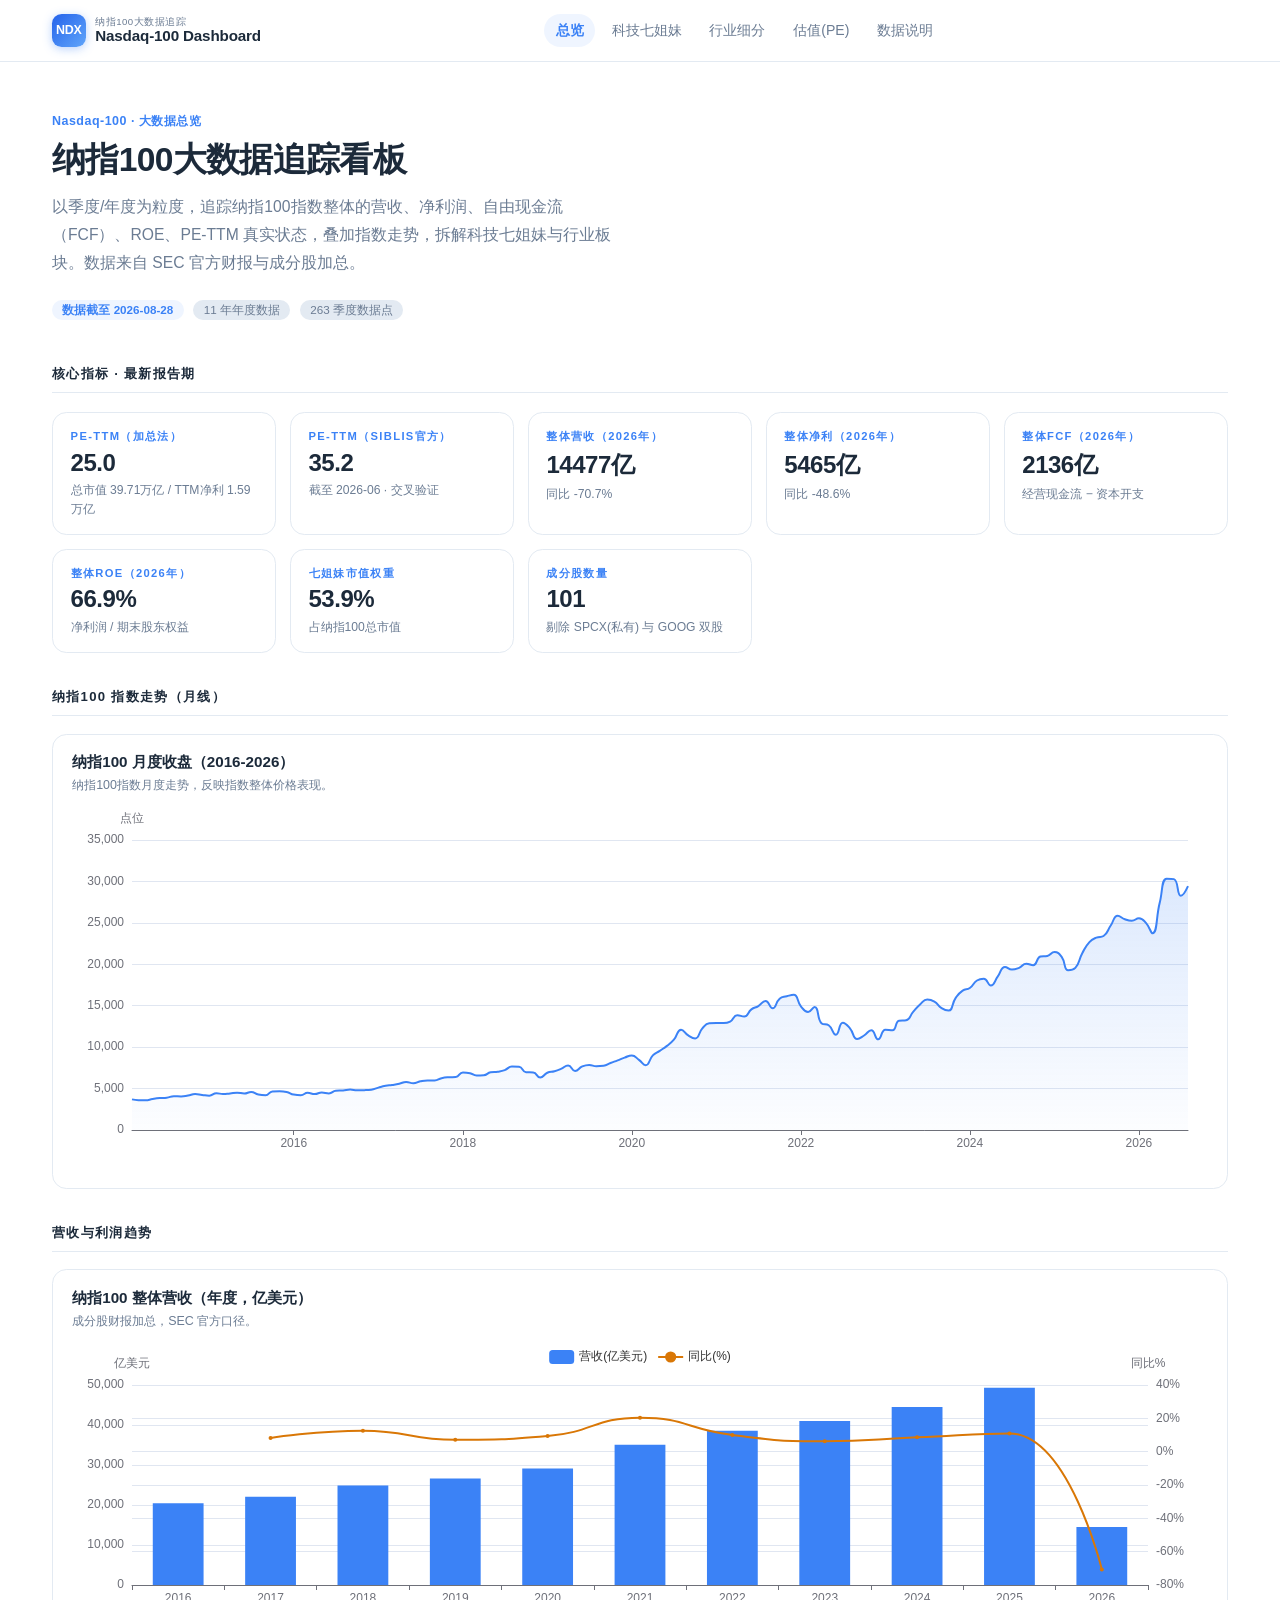
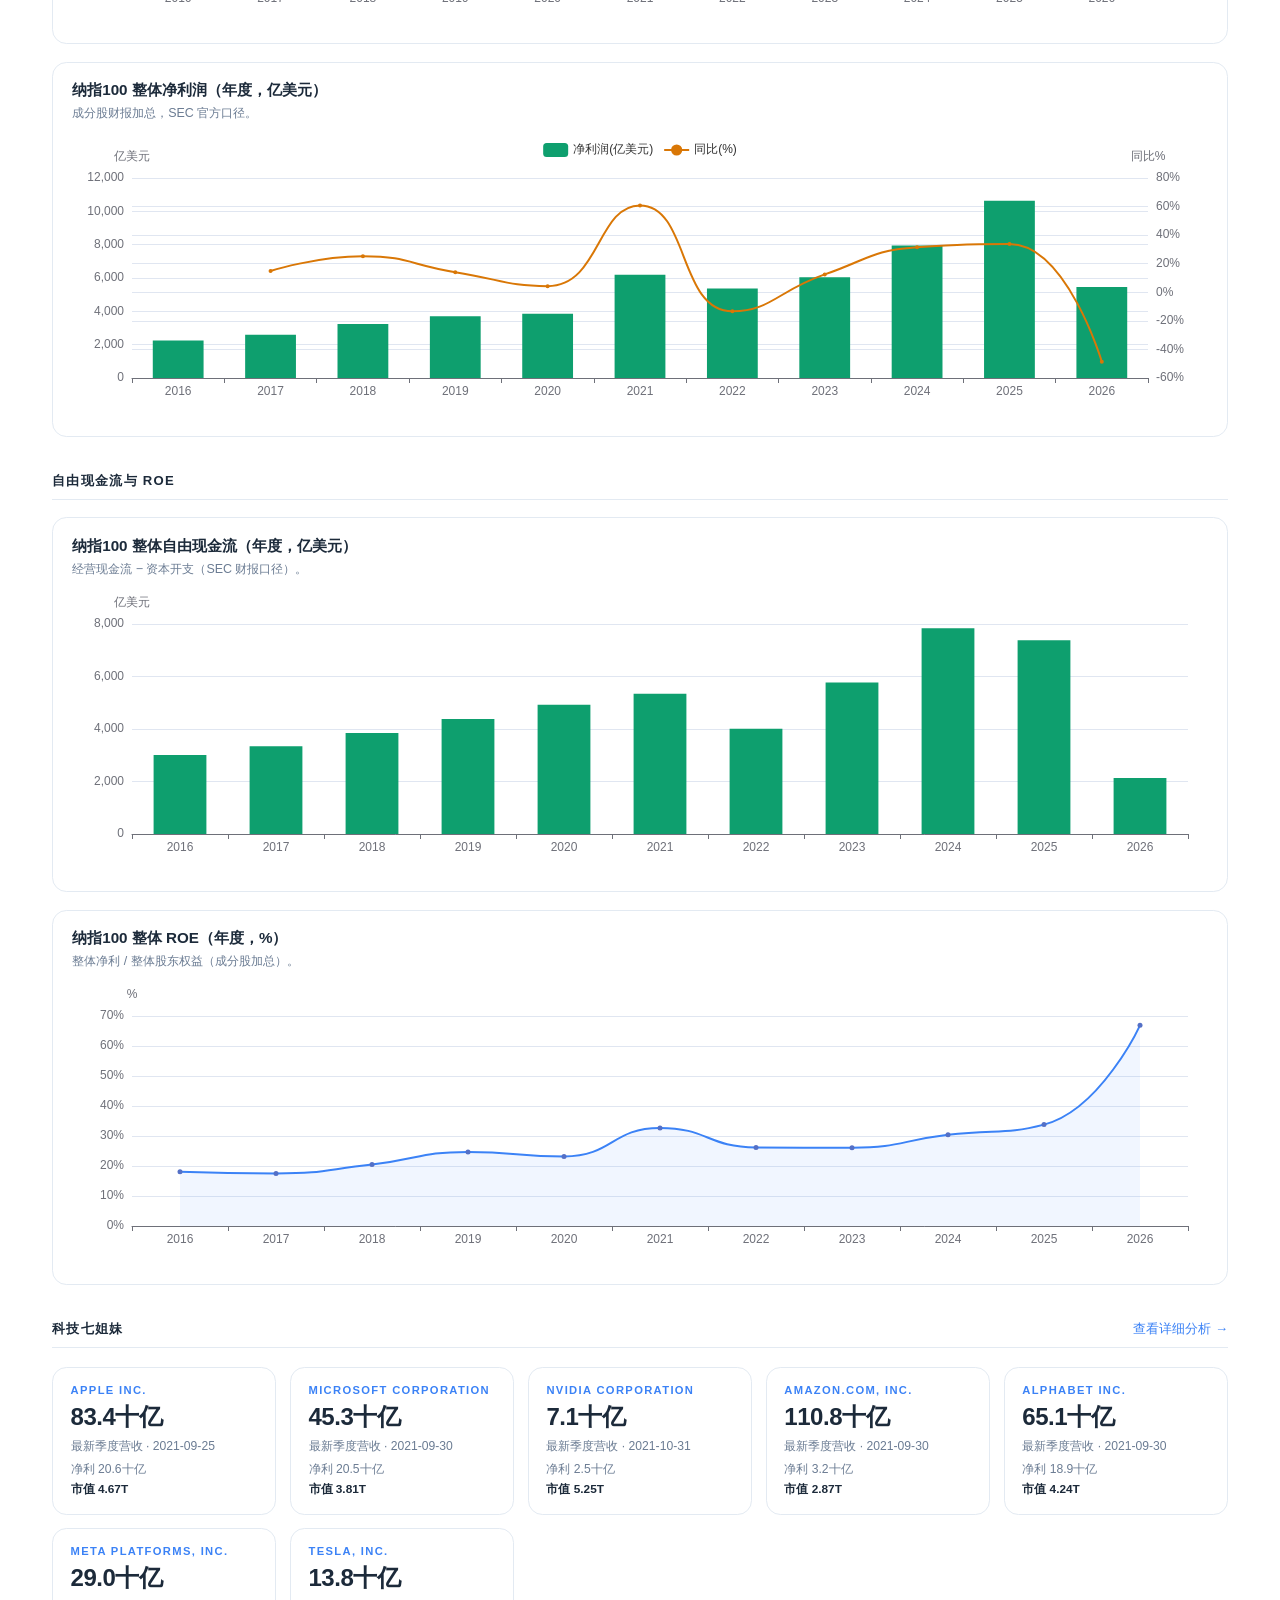
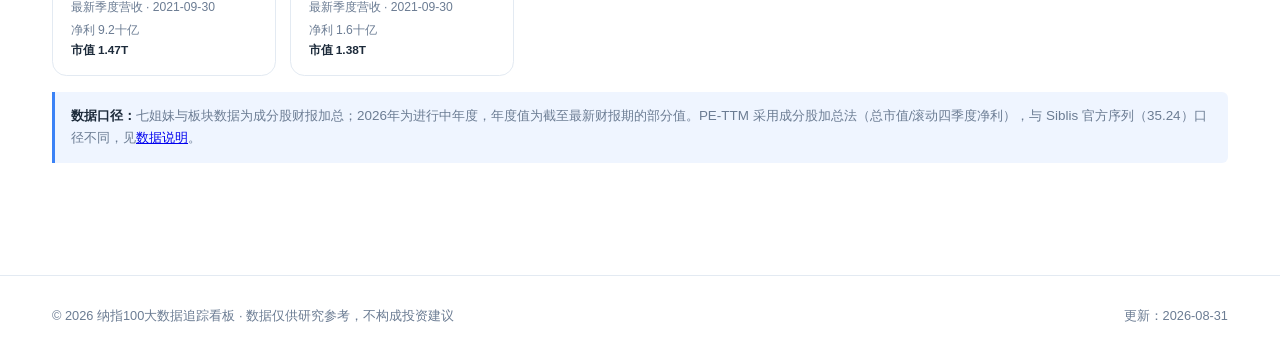
==== index.html @ f413b3a4 "feat: 纳指100大数据追踪看板 v1.0.0 - 5页面：总览/科技七姐妹/行业细分/估值(PE)/数据说明 - 数据：SEC EDGAR 10年年度+stockanalysis 5年季度，10" ====
<!DOCTYPE html>
<html lang="zh-CN">
<head>
  <meta charset="UTF-8">
  <meta name="viewport" content="width=device-width, initial-scale=1.0">
  <link rel="icon" href="data:image/svg+xml,<svg xmlns=%22http://www.w3.org/2000/svg%22 viewBox=%220 0 100 100%22><rect width=%22100%22 height=%22100%22 rx=%2220%22 fill=%22%233b82f6%22/><text x=%2250%22 y=%2268%22 font-size=%2240%22 font-weight=%22bold%22 fill=%22white%22 text-anchor=%22middle%22 font-family=%22Arial%22>NDX</text></svg>">
  <title>纳指100大数据追踪看板 · 总览</title>
  <meta name="description" content="纳指100大数据追踪看板：营收、利润、自由现金流、ROE、PE-TTM 全景，科技七姐妹与行业板块对比，数据来自 SEC 官方财报与成分股加总。">
  <link rel="stylesheet" href="css/style.css">
  <script src="js/data.js"></script>
  <script src="js/echarts.min.js"></script>
  <script src="js/site.js"></script>
</head>
<body>
<main>
  <div class="container">
    <section class="hero">
      <div class="breadcrumb">Nasdaq-100 · 大数据总览</div>
      <h1>纳指100大数据追踪看板</h1>
      <p class="subtitle">以季度/年度为粒度，追踪纳指100指数整体的营收、净利润、自由现金流（FCF）、ROE、PE-TTM 真实状态，叠加指数走势，拆解科技七姐妹与行业板块。数据来自 SEC 官方财报与成分股加总。</p>
      <div class="hero-stats" id="heroStats"></div>
    </section>

    <!-- 核心指标卡片 -->
    <section class="section" id="key-metrics">
      <div class="section-header"><h2>核心指标 · 最新报告期</h2></div>
      <div class="card-grid" id="metricCards"></div>
    </section>

    <!-- 指数走势 -->
    <section class="section" id="index-chart">
      <div class="section-header"><h2>纳指100 指数走势（月线）</h2></div>
      <div class="chart-card">
        <h3>纳指100 月度收盘（2016-2026）</h3>
        <div class="chart-desc" id="indexDesc">纳指100指数月度走势，反映指数整体价格表现。</div>
        <div class="chart-box" id="indexChart"></div>
      </div>
    </section>

    <!-- 营收趋势 -->
    <section class="section" id="revenue-chart">
      <div class="section-header"><h2>营收与利润趋势</h2></div>
      <div class="chart-card">
        <h3>纳指100 整体营收（年度，亿美元）</h3>
        <div class="chart-desc">成分股财报加总，SEC 官方口径。</div>
        <div class="chart-box sm" id="revChart"></div>
      </div>
      <div class="chart-card">
        <h3>纳指100 整体净利润（年度，亿美元）</h3>
        <div class="chart-desc">成分股财报加总，SEC 官方口径。</div>
        <div class="chart-box sm" id="niChart"></div>
      </div>
    </section>

    <!-- FCF / ROE -->
    <section class="section" id="fcf-roe">
      <div class="section-header"><h2>自由现金流与 ROE</h2></div>
      <div class="chart-card">
        <h3>纳指100 整体自由现金流（年度，亿美元）</h3>
        <div class="chart-desc">经营现金流 − 资本开支（SEC 财报口径）。</div>
        <div class="chart-box sm" id="fcfChart"></div>
      </div>
      <div class="chart-card">
        <h3>纳指100 整体 ROE（年度，%）</h3>
        <div class="chart-desc">整体净利 / 整体股东权益（成分股加总）。</div>
        <div class="chart-box sm" id="roeChart"></div>
      </div>
    </section>

    <!-- 七姐妹概览 -->
    <section class="section" id="mag7-section">
      <div class="section-header">
        <h2>科技七姐妹</h2>
        <a class="more" href="pages/mag7.html">查看详细分析 →</a>
      </div>
      <div class="card-grid" id="mag7Cards"></div>
    </section>

    <div class="note">
      <strong>数据口径：</strong>七姐妹与板块数据为成分股财报加总；2026年为进行中年度，年度值为截至最新财报期的部分值。PE-TTM 采用成分股加总法（总市值/滚动四季度净利），与 Siblis 官方序列（35.24）口径不同，见<a href="pages/methodology.html">数据说明</a>。
    </div>
  </div>
</main>
<script>
  Dash.init('index');
  var D = window.NDX_DATA;
  var meta = D.meta;
  var annual = D.annual;

  // ===== Hero 统计 =====
  var lastYear = annual[annual.length - 1];
  var lastYear2 = annual[annual.length - 2];
  document.getElementById('heroStats').innerHTML =
    '<span class="badge badge-accent">数据截至 ' + meta.asOf + '</span> ' +
    '<span class="badge">' + annual.length + ' 年年度数据</span> ' +
    '<span class="badge">' + (D.quarterly.length) + ' 季度数据点</span>';

  // ===== 核心指标卡片 =====
  var peInfo = D.pe;
  var siblisLatest = D.siblis_pe[D.siblis_pe.length - 1];
  var revLast = annual[annual.length - 1];
  var revPrev = annual[annual.length - 2];
  var niLast = annual[annual.length - 1];
  var niPrev = annual[annual.length - 2];

  var metricCards = [
    { label: 'PE-TTM（加总法）', value: peInfo.pe ? peInfo.pe.toFixed(1) : '—', sub: '总市值 ' + Dash.fmtB(peInfo.totalMcap) + ' / TTM净利 ' + Dash.fmtB(peInfo.ttmNi) },
    { label: 'PE-TTM（Siblis官方）', value: siblisLatest ? siblisLatest[1].toFixed(1) : '—', sub: siblisLatest ? '截至 ' + siblisLatest[0].slice(0,7) + ' · 交叉验证' : '' },
    { label: '整体营收（' + revLast.year + '年）', value: revLast ? (revLast.revenue / 1e8).toFixed(0) + '亿' : '—', sub: revLast && revPrev ? ('同比 ' + Dash.fmtPct((revLast.revenue / revPrev.revenue - 1) * 100)) : '' },
    { label: '整体净利（' + niLast.year + '年）', value: niLast ? (niLast.netincome / 1e8).toFixed(0) + '亿' : '—', sub: niLast && niPrev ? ('同比 ' + Dash.fmtPct((niLast.netincome / niPrev.netincome - 1) * 100)) : '' },
    { label: '整体FCF（' + (annual[annual.length-1].year) + '年）', value: annual[annual.length-1].fcf ? (annual[annual.length-1].fcf / 1e8).toFixed(0) + '亿' : '—', sub: '经营现金流 − 资本开支' },
    { label: '整体ROE（' + (annual[annual.length-1].year) + '年）', value: annual[annual.length-1].roe ? annual[annual.length-1].roe.toFixed(1) + '%' : '—', sub: '净利润 / 期末股东权益' },
    { label: '七姐妹市值权重', value: D.mag7.weight ? D.mag7.weight.toFixed(1) + '%' : '—', sub: '占纳指100总市值' },
    { label: '成分股数量', value: '101', sub: '剔除 SPCX(私有) 与 GOOG 双股' }
  ];
  document.getElementById('metricCards').innerHTML = metricCards.map(function (c) {
    return '<div class="card card-hover">' +
      '<div class="card-label">' + Dash.esc(c.label) + '</div>' +
      '<div class="card-value">' + Dash.esc(c.value) + '</div>' +
      '<div class="card-sub">' + Dash.esc(c.sub) + '</div>' +
    '</div>';
  }).join('');

  // ===== 指数走势 =====
  var indexChart = echarts.init(document.getElementById('indexChart'));
  var idxData = D.index;
  indexChart.setOption({
    tooltip: { trigger: 'axis' },
    grid: { left: 60, right: 20, top: 30, bottom: 40 },
    xAxis: { type: 'time' },
    yAxis: { type: 'value', name: '点位', scale: true },
    series: [{
      name: '纳指100', type: 'line', data: idxData,
      smooth: true, symbol: 'none',
      lineStyle: { color: '#3b82f6', width: 2 },
      areaStyle: { color: { type: 'linear', x: 0, y: 0, x2: 0, y2: 1, colorStops: [{ offset: 0, color: 'rgba(59,130,246,0.25)' }, { offset: 1, color: 'rgba(59,130,246,0.02)' }] } }
    }]
  });

  // ===== 营收柱状图（含同比） =====
  var revChart = echarts.init(document.getElementById('revChart'));
  var revData = annual;
  var revX = revData.map(function (p) { return p.year; });
  var revVals = revData.map(function (p) { return Math.round(p.revenue / 1e8); }); // 亿美元
  var revYoy = revData.map(function (p, i) {
    if (i === 0) return null;
    return Math.round((p.revenue / revData[i-1].revenue - 1) * 1000) / 10;
  });
  revChart.setOption({
    tooltip: { trigger: 'axis', axisPointer: { type: 'cross' } },
    legend: { data: ['营收(亿美元)', '同比(%)'], top: 0 },
    grid: { left: 60, right: 60, top: 40, bottom: 40 },
    xAxis: { type: 'category', data: revX },
    yAxis: [
      { type: 'value', name: '亿美元', position: 'left' },
      { type: 'value', name: '同比%', position: 'right', axisLabel: { formatter: '{value}%' } }
    ],
    series: [
      { name: '营收(亿美元)', type: 'bar', data: revVals, itemStyle: { color: '#3b82f6' }, barWidth: '55%' },
      { name: '同比(%)', type: 'line', yAxisIndex: 1, data: revYoy, smooth: true, symbol: 'circle', symbolSize: 4,
        lineStyle: { color: '#d97706', width: 2 }, itemStyle: { color: '#d97706' }, connectNulls: true }
    ]
  });

  // ===== 净利润柱状图 =====
  var niChart = echarts.init(document.getElementById('niChart'));
  var niVals = revData.map(function (p) { return Math.round(p.netincome / 1e8); });
  var niYoy = revData.map(function (p, i) {
    if (i === 0) return null;
    return Math.round((p.netincome / revData[i-1].netincome - 1) * 1000) / 10;
  });
  niChart.setOption({
    tooltip: { trigger: 'axis', axisPointer: { type: 'cross' } },
    legend: { data: ['净利润(亿美元)', '同比(%)'], top: 0 },
    grid: { left: 60, right: 60, top: 40, bottom: 40 },
    xAxis: { type: 'category', data: revX },
    yAxis: [
      { type: 'value', name: '亿美元', position: 'left' },
      { type: 'value', name: '同比%', position: 'right', axisLabel: { formatter: '{value}%' } }
    ],
    series: [
      { name: '净利润(亿美元)', type: 'bar', data: niVals, itemStyle: { color: '#0e9f6e' }, barWidth: '55%' },
      { name: '同比(%)', type: 'line', yAxisIndex: 1, data: niYoy, smooth: true, symbol: 'circle', symbolSize: 4,
        lineStyle: { color: '#d97706', width: 2 }, itemStyle: { color: '#d97706' }, connectNulls: true }
    ]
  });

  // ===== FCF 图 =====
  var fcfChart = echarts.init(document.getElementById('fcfChart'));
  var fcfVals = revData.map(function (p) { return p.fcf == null ? null : Math.round(p.fcf / 1e8); });
  fcfChart.setOption({
    tooltip: { trigger: 'axis' },
    grid: { left: 60, right: 20, top: 30, bottom: 40 },
    xAxis: { type: 'category', data: revX },
    yAxis: { type: 'value', name: '亿美元' },
    series: [{
      name: '自由现金流', type: 'bar', data: fcfVals,
      itemStyle: { color: '#0e9f6e' }, barWidth: '55%'
    }]
  });

  // ===== ROE 图 =====
  var roeChart = echarts.init(document.getElementById('roeChart'));
  var roeVals = revData.map(function (p) { return p.roe == null ? null : Math.round(p.roe * 10) / 10; });
  roeChart.setOption({
    tooltip: { trigger: 'axis' },
    grid: { left: 60, right: 20, top: 30, bottom: 40 },
    xAxis: { type: 'category', data: revX },
    yAxis: { type: 'value', name: '%', axisLabel: { formatter: '{value}%' } },
    series: [{
      name: 'ROE', type: 'line', data: roeVals,
      smooth: true, symbol: 'circle', symbolSize: 5,
      lineStyle: { color: '#3b82f6', width: 2 },
      areaStyle: { color: 'rgba(59,130,246,0.1)' }
    }]
  });

  // ===== 七姐妹卡片 =====
  var mag7Cards = ['AAPL', 'MSFT', 'NVDA', 'AMZN', 'GOOGL', 'META', 'TSLA'].map(function (t) {
    var info = D.mag7.meta[t];
    var series = D.mag7.series[t];
    var lastQ = series.quarterly_revenue[series.quarterly_revenue.length - 1];
    var lastN = series.quarterly_netincome[series.quarterly_netincome.length - 1];
    var mc = D.mag7.marketcap[t] || {};
    return '<div class="card card-hover">' +
      '<div class="card-label">' + Dash.esc(info.name) + '</div>' +
      '<div class="card-value">' + Dash.fmtB(lastQ[1]) + '</div>' +
      '<div class="card-sub">最新季度营收 · ' + Dash.esc(lastQ[0]) + '</div>' +
      '<div class="card-sub">净利 ' + Dash.fmtB(lastN[1]) + '</div>' +
      (mc.value ? '<div class="card-delta">市值 ' + Dash.esc(mc.note) + '</div>' : '') +
    '</div>';
  }).join('');
  document.getElementById('mag7Cards').innerHTML = mag7Cards;
</script>
</body>
</html>
---- css/style.css ----
/* ============================================================
 * 标普500景气度看板 · 样式（白底 + 淡蓝主色，简约高级）
 * ============================================================ */
:root {
  --background: #ffffff;
  --foreground: #1c2a3a;
  --muted: #6b7c93;
  --border: #e3eaf2;
  --accent: #3b82f6;
  --accent-soft: #dbeafe;
  --accent-bg: rgba(59, 130, 246, 0.08);
  --card-bg: #ffffff;
  --hover-bg: #f4f8fd;
  --shadow: 0 1px 3px rgba(28, 42, 58, 0.06), 0 1px 2px rgba(28, 42, 58, 0.04);
  --shadow-lg: 0 12px 32px rgba(28, 42, 58, 0.10);
  --up: #0e9f6e;
  --down: #e02424;
}

* { margin: 0; padding: 0; box-sizing: border-box; }

html { scroll-behavior: smooth; }

body {
  font-family: Inter, -apple-system, BlinkMacSystemFont, "PingFang SC",
    "Hiragino Sans GB", "Microsoft YaHei", "Helvetica Neue", Helvetica, Arial, sans-serif;
  -webkit-font-smoothing: antialiased;
  background: var(--background);
  color: var(--foreground);
  min-height: 100vh;
  display: flex;
  flex-direction: column;
}

/* ===== 顶部导航 ===== */
header {
  position: sticky;
  top: 0;
  z-index: 50;
  border-bottom: 1px solid var(--border);
  background: rgba(255, 255, 255, 0.82);
  backdrop-filter: blur(12px);
  -webkit-backdrop-filter: blur(12px);
}

.nav-inner {
  max-width: 76rem;
  margin: 0 auto;
  padding: 0.85rem 1.25rem;
  display: flex;
  align-items: center;
  justify-content: space-between;
  gap: 1rem;
}

.logo {
  display: flex;
  align-items: center;
  gap: 0.6rem;
  text-decoration: none;
  color: var(--foreground);
  font-weight: 700;
  font-size: 1.02rem;
  letter-spacing: -0.01em;
  white-space: nowrap;
}

.logo-badge {
  width: 2.1rem;
  height: 2.1rem;
  border-radius: 0.6rem;
  background: linear-gradient(135deg, #2563eb, #60a5fa);
  color: #fff;
  display: flex;
  align-items: center;
  justify-content: center;
  font-size: 0.78rem;
  font-weight: 800;
  flex-shrink: 0;
  box-shadow: 0 2px 10px rgba(59, 130, 246, 0.35);
}

.logo-text { display: flex; flex-direction: column; line-height: 1.15; }
.logo-line1 { font-size: 0.6rem; font-weight: 500; color: var(--muted); letter-spacing: 0.05em; }
.logo-line2 { font-size: 0.95rem; font-weight: 800; letter-spacing: -0.01em; }

nav.desktop {
  display: flex;
  align-items: center;
  gap: 0.3rem;
  overflow-x: auto;
  scrollbar-width: none;
}
nav.desktop::-webkit-scrollbar { display: none; }

.nav-link {
  color: var(--muted);
  text-decoration: none;
  font-size: 0.88rem;
  font-weight: 500;
  padding: 0.42rem 0.72rem;
  border-radius: 9999px;
  transition: color 0.2s ease, background 0.2s ease;
  white-space: nowrap;
}
.nav-link:hover { color: var(--foreground); background: var(--hover-bg); }
.nav-link.active { color: var(--accent); background: var(--accent-bg); font-weight: 600; }

.nav-actions { display: flex; align-items: center; gap: 0.4rem; flex-shrink: 0; }

.mobile-menu-btn {
  display: none;
  background: none;
  border: none;
  cursor: pointer;
  color: var(--foreground);
  padding: 0.4rem;
  border-radius: 0.375rem;
}
.mobile-nav {
  display: none;
  padding: 0.5rem 1.25rem 1rem;
  border-top: 1px solid var(--border);
  flex-direction: column;
  gap: 0.15rem;
}
.mobile-nav.open { display: flex; }
.mobile-nav .nav-link { padding: 0.6rem 0.75rem; font-size: 0.95rem; border-radius: 0.5rem; }

/* ===== 主容器 ===== */
main { flex: 1; }
.container { max-width: 76rem; margin: 0 auto; padding: 2rem 1.25rem 3rem; }

/* ===== Hero ===== */
.hero { padding: 1.2rem 0 0.6rem; }
.breadcrumb { font-size: 0.78rem; color: var(--accent); font-weight: 600; letter-spacing: 0.04em; margin-bottom: 0.7rem; }
.hero h1 { font-size: 2.1rem; font-weight: 800; letter-spacing: -0.02em; line-height: 1.15; }
.hero .subtitle { margin-top: 0.8rem; color: var(--muted); font-size: 0.98rem; line-height: 1.8; max-width: 66ch; }
.hero-stats { margin-top: 1.4rem; display: flex; flex-wrap: wrap; gap: 0.6rem; }

/* ===== 指标卡片 ===== */
.card-grid { display: grid; grid-template-columns: repeat(auto-fill, minmax(220px, 1fr)); gap: 0.85rem; margin-top: 1.2rem; }
.card {
  background: var(--card-bg);
  border: 1px solid var(--border);
  border-radius: 0.9rem;
  padding: 1rem 1.1rem;
  transition: all 0.2s ease;
}
.card-hover:hover { transform: translateY(-3px); box-shadow: var(--shadow-lg); border-color: var(--accent-soft); }
.card .card-label { font-size: 0.7rem; font-weight: 700; text-transform: uppercase; letter-spacing: 0.12em; color: var(--accent); }
.card .card-value { font-size: 1.5rem; font-weight: 800; letter-spacing: -0.02em; margin-top: 0.3rem; font-variant-numeric: tabular-nums; }
.card .card-sub { font-size: 0.76rem; color: var(--muted); margin-top: 0.28rem; line-height: 1.5; }
.card .card-delta { font-size: 0.74rem; font-weight: 600; margin-top: 0.22rem; font-variant-numeric: tabular-nums; }

.delta-up { color: var(--up); }
.delta-down { color: var(--down); }

/* ===== 区块 ===== */
.section { margin-top: 2.2rem; }
.section-header {
  display: flex;
  align-items: baseline;
  justify-content: space-between;
  margin-bottom: 1.1rem;
  padding-bottom: 0.55rem;
  border-bottom: 1px solid var(--border);
  gap: 1rem;
}
.section-header h2 { font-size: 0.82rem; font-weight: 700; text-transform: uppercase; letter-spacing: 0.1em; }
.section-header .more { color: var(--accent); font-size: 0.82rem; font-weight: 500; text-decoration: none; white-space: nowrap; }
.section-header .more:hover { opacity: 0.7; }

/* ===== 图表卡片 ===== */
.chart-card { background: var(--card-bg); border: 1px solid var(--border); border-radius: 0.9rem; padding: 1.1rem 1.2rem; margin-bottom: 1.1rem; }
.chart-card h3 { font-size: 0.95rem; font-weight: 700; margin-bottom: 0.2rem; }
.chart-card .chart-desc { font-size: 0.78rem; color: var(--muted); margin-bottom: 0.85rem; line-height: 1.6; }
.chart-box { width: 100%; height: 360px; }
.chart-box.sm { height: 280px; }

/* ===== 表格 ===== */
.table-wrap { overflow-x: auto; border: 1px solid var(--border); border-radius: 0.75rem; margin-top: 1rem; }
table { width: 100%; border-collapse: collapse; font-size: 0.87rem; min-width: 680px; }
thead th {
  background: var(--hover-bg);
  font-weight: 600;
  text-align: left;
  padding: 0.68rem 0.9rem;
  border-bottom: 2px solid var(--border);
  white-space: nowrap;
}
tbody td { padding: 0.62rem 0.9rem; border-bottom: 1px solid var(--border); font-variant-numeric: tabular-nums; }
tbody tr:hover td { background: var(--hover-bg); }
tbody tr:last-child td { border-bottom: none; }
td.num { text-align: right; font-variant-numeric: tabular-nums; }

.text-accent { color: var(--accent); font-weight: 600; }
.text-up { color: var(--up); font-weight: 600; }
.text-down { color: var(--down); font-weight: 600; }
.text-muted { color: var(--muted); }

/* ===== 徽章 ===== */
.badge { display: inline-block; padding: 0.18rem 0.65rem; border-radius: 9999px; font-size: 0.73rem; font-weight: 500; background: var(--border); color: var(--muted); }
.badge-accent { background: var(--accent-bg); color: var(--accent); font-weight: 600; }
.badge-green { background: rgba(14, 159, 110, 0.1); color: var(--up); font-weight: 600; }
.badge-red { background: rgba(225, 29, 72, 0.08); color: var(--down); font-weight: 600; }

/* ===== 提示 ===== */
.note {
  border-left: 3px solid var(--accent);
  background: var(--accent-bg);
  border-radius: 0 6px 6px 0;
  padding: 0.8rem 1rem;
  font-size: 0.84rem;
  color: var(--muted);
  line-height: 1.7;
  margin: 1rem 0;
}
.note strong { color: var(--foreground); }

/* ===== 页脚 ===== */
footer { border-top: 1px solid var(--border); margin-top: 3rem; padding: 2rem 0 1.8rem; }
.footer-inner { max-width: 76rem; margin: 0 auto; padding: 0 1.25rem; }
.footer-bottom { display: flex; justify-content: space-between; align-items: center; flex-wrap: wrap; gap: 0.5rem; font-size: 0.8rem; color: var(--muted); }

/* ===== 数据源 ===== */
.source-note { font-size: 0.74rem; color: var(--muted); margin-top: 0.9rem; line-height: 1.6; border-top: 1px dashed var(--border); padding-top: 0.75rem; }

/* ===== 响应式 ===== */
@media (max-width: 768px) {
  nav.desktop { display: none; }
  .mobile-menu-btn { display: flex; }
  .hero h1 { font-size: 1.6rem; }
  .card-grid { grid-template-columns: repeat(auto-fill, minmax(150px, 1fr)); }
  .chart-box { height: 240px; }
  .container { padding: 1.4rem 1rem 2.4rem; }
}
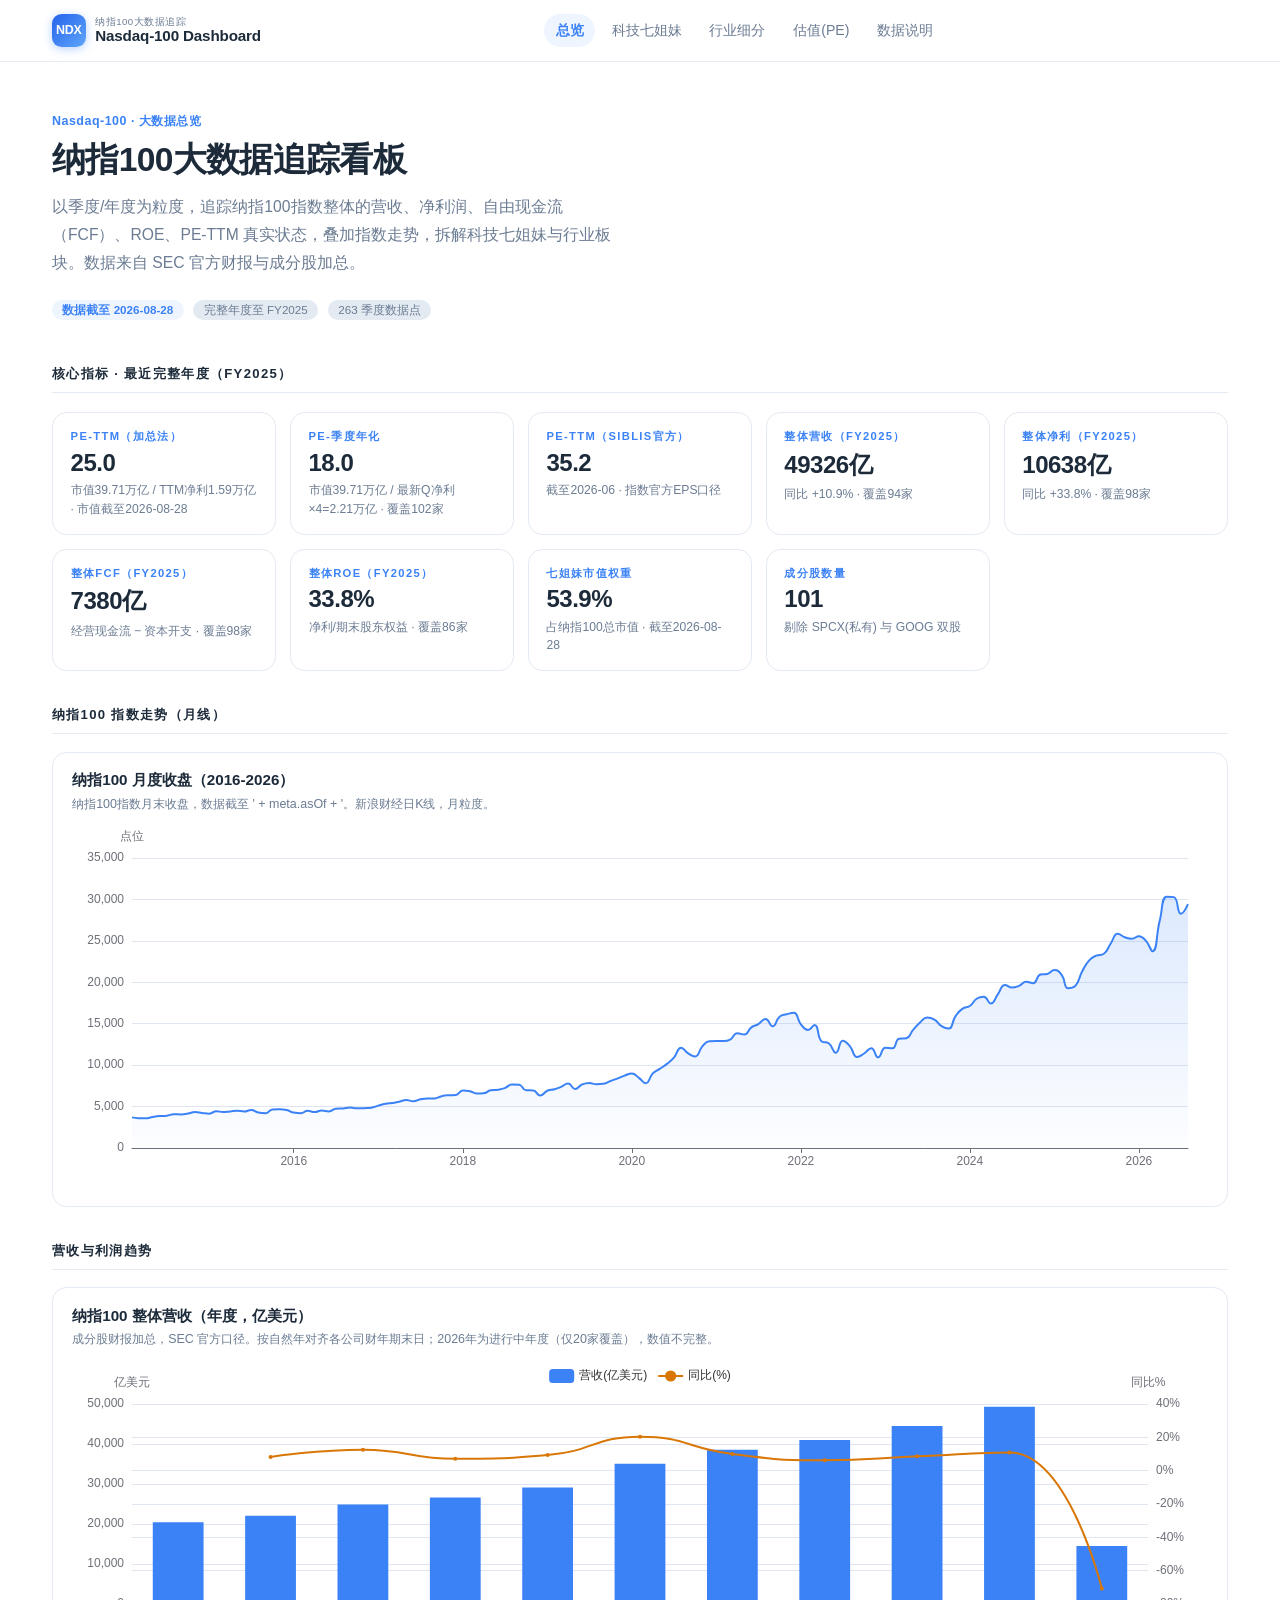
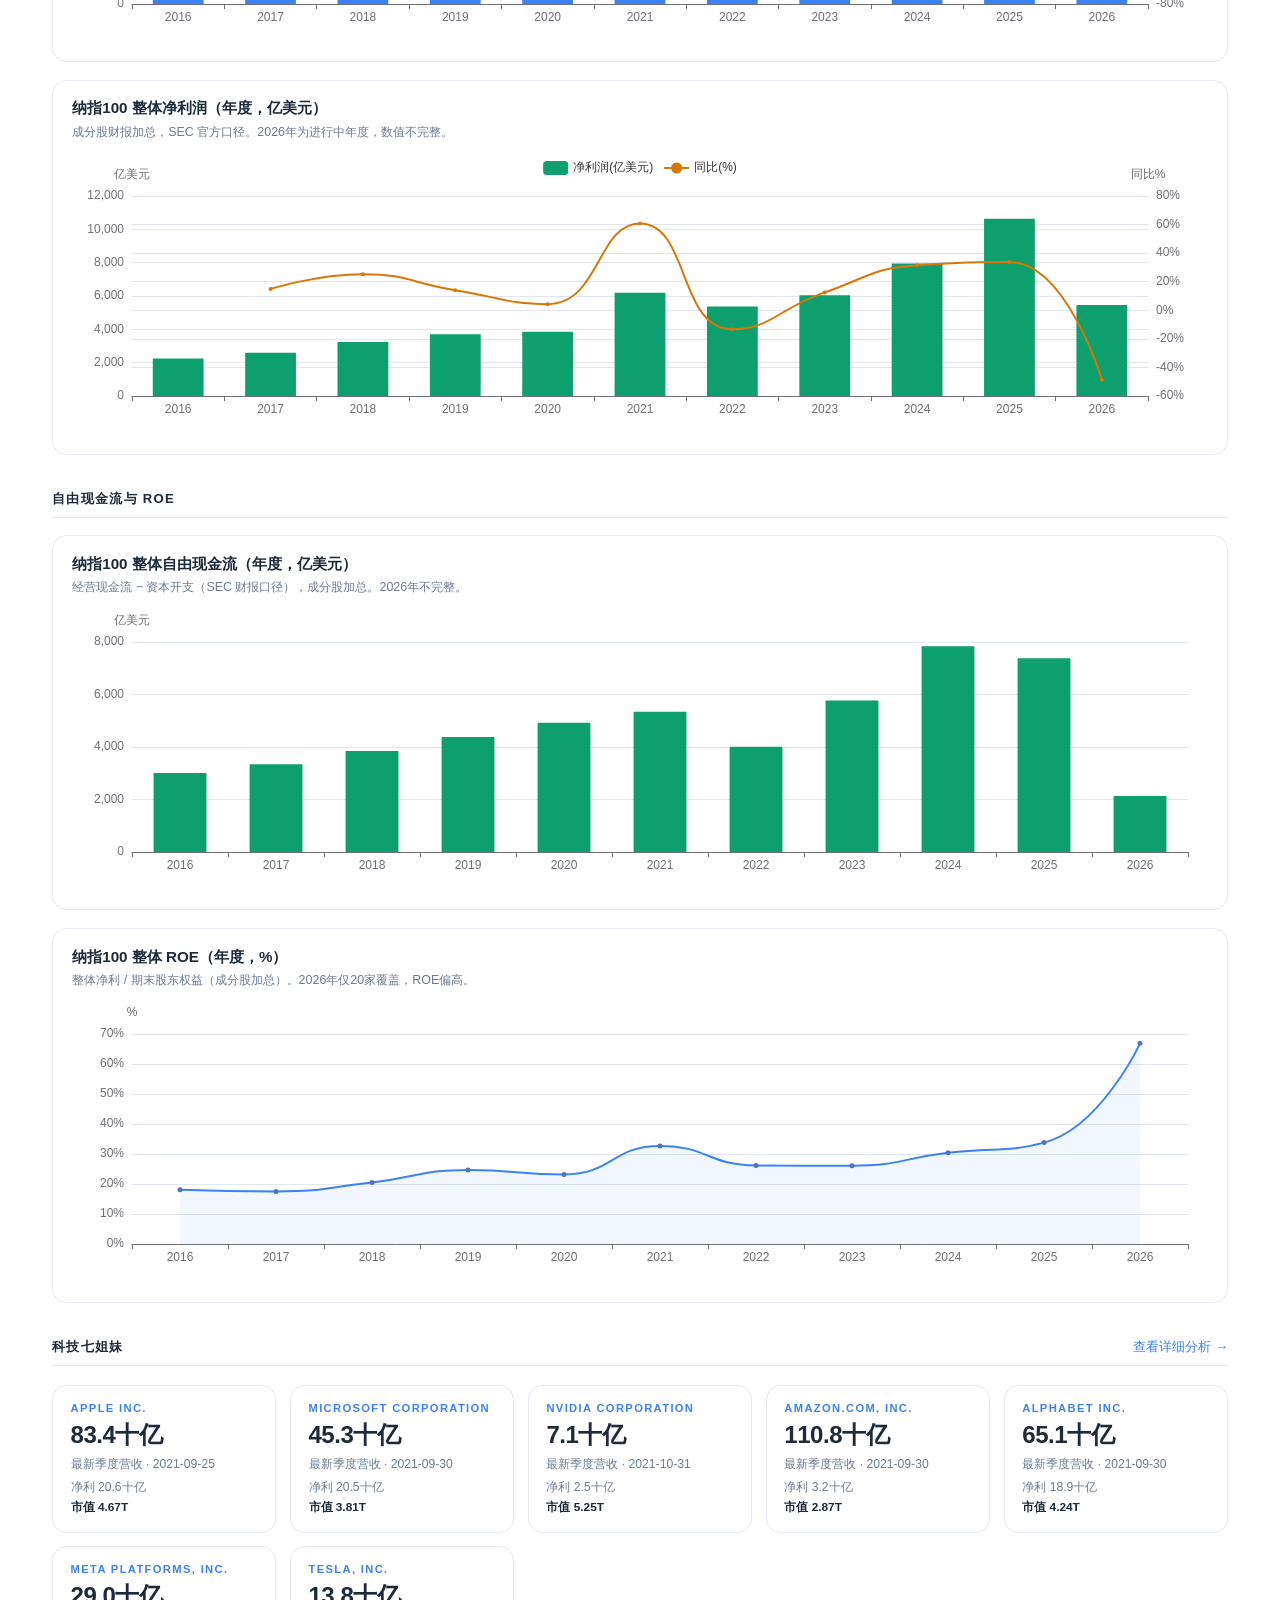
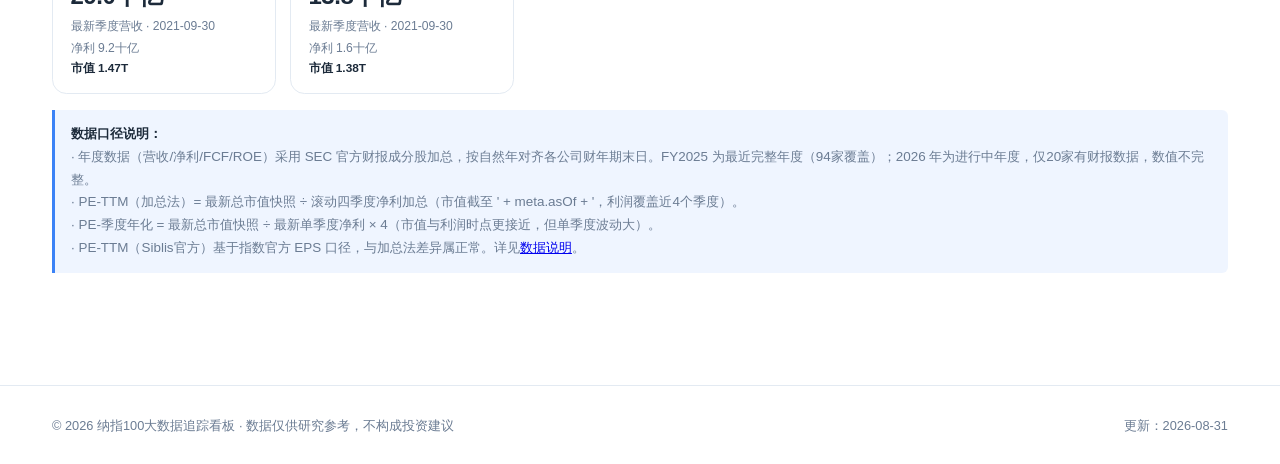
==== commit 1e78d1e3: "fix: 指标卡片标注时间口径+PE双口径(加总法/季度年化) - 年度指标改用最近完整年度FY2025(94家覆盖)，不再标2026进行中年度 - PE新增季度年化口径(最新市值/最新单季净利x4=" ====
--- a/index.html
+++ b/index.html
@@ -23,7 +23,7 @@
 
     <!-- 核心指标卡片 -->
     <section class="section" id="key-metrics">
-      <div class="section-header"><h2>核心指标 · 最新报告期</h2></div>
+      <div class="section-header"><h2>核心指标 · 最近完整年度（FY2025）</h2></div>
       <div class="card-grid" id="metricCards"></div>
     </section>
 
@@ -32,7 +32,7 @@
       <div class="section-header"><h2>纳指100 指数走势（月线）</h2></div>
       <div class="chart-card">
         <h3>纳指100 月度收盘（2016-2026）</h3>
-        <div class="chart-desc" id="indexDesc">纳指100指数月度走势，反映指数整体价格表现。</div>
+        <div class="chart-desc" id="indexDesc">纳指100指数月末收盘，数据截至 ' + meta.asOf + '。新浪财经日K线，月粒度。</div>
         <div class="chart-box" id="indexChart"></div>
       </div>
     </section>
@@ -42,12 +42,12 @@
       <div class="section-header"><h2>营收与利润趋势</h2></div>
       <div class="chart-card">
         <h3>纳指100 整体营收（年度，亿美元）</h3>
-        <div class="chart-desc">成分股财报加总，SEC 官方口径。</div>
+        <div class="chart-desc">成分股财报加总，SEC 官方口径。按自然年对齐各公司财年期末日；2026年为进行中年度（仅20家覆盖），数值不完整。</div>
         <div class="chart-box sm" id="revChart"></div>
       </div>
       <div class="chart-card">
         <h3>纳指100 整体净利润（年度，亿美元）</h3>
-        <div class="chart-desc">成分股财报加总，SEC 官方口径。</div>
+        <div class="chart-desc">成分股财报加总，SEC 官方口径。2026年为进行中年度，数值不完整。</div>
         <div class="chart-box sm" id="niChart"></div>
       </div>
     </section>
@@ -57,12 +57,12 @@
       <div class="section-header"><h2>自由现金流与 ROE</h2></div>
       <div class="chart-card">
         <h3>纳指100 整体自由现金流（年度，亿美元）</h3>
-        <div class="chart-desc">经营现金流 − 资本开支（SEC 财报口径）。</div>
+        <div class="chart-desc">经营现金流 − 资本开支（SEC 财报口径），成分股加总。2026年不完整。</div>
         <div class="chart-box sm" id="fcfChart"></div>
       </div>
       <div class="chart-card">
         <h3>纳指100 整体 ROE（年度，%）</h3>
-        <div class="chart-desc">整体净利 / 整体股东权益（成分股加总）。</div>
+        <div class="chart-desc">整体净利 / 期末股东权益（成分股加总）。2026年仅20家覆盖，ROE偏高。</div>
         <div class="chart-box sm" id="roeChart"></div>
       </div>
     </section>
@@ -77,7 +77,11 @@
     </section>
 
     <div class="note">
-      <strong>数据口径：</strong>七姐妹与板块数据为成分股财报加总；2026年为进行中年度，年度值为截至最新财报期的部分值。PE-TTM 采用成分股加总法（总市值/滚动四季度净利），与 Siblis 官方序列（35.24）口径不同，见<a href="pages/methodology.html">数据说明</a>。
+      <strong>数据口径说明：</strong><br>
+      · 年度数据（营收/净利/FCF/ROE）采用 SEC 官方财报成分股加总，按自然年对齐各公司财年期末日。FY2025 为最近完整年度（94家覆盖）；2026 年为进行中年度，仅20家有财报数据，数值不完整。<br>
+      · PE-TTM（加总法）= 最新总市值快照 ÷ 滚动四季度净利加总（市值截至 ' + meta.asOf + '，利润覆盖近4个季度）。<br>
+      · PE-季度年化 = 最新总市值快照 ÷ 最新单季度净利 × 4（市值与利润时点更接近，但单季度波动大）。<br>
+      · PE-TTM（Siblis官方）基于指数官方 EPS 口径，与加总法差异属正常。详见<a href="pages/methodology.html">数据说明</a>。
     </div>
   </div>
 </main>
@@ -88,29 +92,43 @@
   var annual = D.annual;
 
   // ===== Hero 统计 =====
-  var lastYear = annual[annual.length - 1];
-  var lastYear2 = annual[annual.length - 2];
+  // 找最近完整年度（覆盖>=90家的）和最新年度（进行中）
+  var lastFullYear = null;  // 最近完整年度
+  var latestYear = annual[annual.length - 1]; // 最新年度（可能进行中）
+  for (var i = annual.length - 1; i >= 0; i--) {
+    if (annual[i].revCount >= 90) { lastFullYear = annual[i]; break; }
+  }
+  if (!lastFullYear) lastFullYear = annual[annual.length - 2];
+  var prevFullYear = annual[annual.length - 3]; // 上一个完整年度（用于同比）
+
   document.getElementById('heroStats').innerHTML =
     '<span class="badge badge-accent">数据截至 ' + meta.asOf + '</span> ' +
-    '<span class="badge">' + annual.length + ' 年年度数据</span> ' +
+    '<span class="badge">完整年度至 FY' + lastFullYear.year + '</span> ' +
     '<span class="badge">' + (D.quarterly.length) + ' 季度数据点</span>';
 
   // ===== 核心指标卡片 =====
   var peInfo = D.pe;
   var siblisLatest = D.siblis_pe[D.siblis_pe.length - 1];
-  var revLast = annual[annual.length - 1];
-  var revPrev = annual[annual.length - 2];
-  var niLast = annual[annual.length - 1];
-  var niPrev = annual[annual.length - 2];
+  var fyLabel = 'FY' + lastFullYear.year;
+  var prevLabel = 'FY' + prevFullYear.year;
 
   var metricCards = [
-    { label: 'PE-TTM（加总法）', value: peInfo.pe ? peInfo.pe.toFixed(1) : '—', sub: '总市值 ' + Dash.fmtB(peInfo.totalMcap) + ' / TTM净利 ' + Dash.fmtB(peInfo.ttmNi) },
-    { label: 'PE-TTM（Siblis官方）', value: siblisLatest ? siblisLatest[1].toFixed(1) : '—', sub: siblisLatest ? '截至 ' + siblisLatest[0].slice(0,7) + ' · 交叉验证' : '' },
-    { label: '整体营收（' + revLast.year + '年）', value: revLast ? (revLast.revenue / 1e8).toFixed(0) + '亿' : '—', sub: revLast && revPrev ? ('同比 ' + Dash.fmtPct((revLast.revenue / revPrev.revenue - 1) * 100)) : '' },
-    { label: '整体净利（' + niLast.year + '年）', value: niLast ? (niLast.netincome / 1e8).toFixed(0) + '亿' : '—', sub: niLast && niPrev ? ('同比 ' + Dash.fmtPct((niLast.netincome / niPrev.netincome - 1) * 100)) : '' },
-    { label: '整体FCF（' + (annual[annual.length-1].year) + '年）', value: annual[annual.length-1].fcf ? (annual[annual.length-1].fcf / 1e8).toFixed(0) + '亿' : '—', sub: '经营现金流 − 资本开支' },
-    { label: '整体ROE（' + (annual[annual.length-1].year) + '年）', value: annual[annual.length-1].roe ? annual[annual.length-1].roe.toFixed(1) + '%' : '—', sub: '净利润 / 期末股东权益' },
-    { label: '七姐妹市值权重', value: D.mag7.weight ? D.mag7.weight.toFixed(1) + '%' : '—', sub: '占纳指100总市值' },
+    { label: 'PE-TTM（加总法）', value: peInfo.peTtm ? peInfo.peTtm.toFixed(1) : '—',
+      sub: '市值' + Dash.fmtB(peInfo.totalMcap) + ' / TTM净利' + Dash.fmtB(peInfo.ttmNi) + ' · 市值截至' + (peInfo.mcapAsOf || meta.asOf) },
+    { label: 'PE-季度年化', value: peInfo.peAnnualized ? peInfo.peAnnualized.toFixed(1) : '—',
+      sub: '市值' + Dash.fmtB(peInfo.totalMcap) + ' / 最新Q净利×4=' + Dash.fmtB(peInfo.annualizedNi) + ' · 覆盖' + peInfo.latestQCount + '家' },
+    { label: 'PE-TTM（Siblis官方）', value: siblisLatest ? siblisLatest[1].toFixed(1) : '—',
+      sub: siblisLatest ? '截至' + siblisLatest[0].slice(0,7) + ' · 指数官方EPS口径' : '' },
+    { label: '整体营收（' + fyLabel + '）', value: lastFullYear ? (lastFullYear.revenue / 1e8).toFixed(0) + '亿' : '—',
+      sub: lastFullYear && prevFullYear ? ('同比 ' + Dash.fmtPct((lastFullYear.revenue / prevFullYear.revenue - 1) * 100) + ' · 覆盖' + lastFullYear.revCount + '家') : '' },
+    { label: '整体净利（' + fyLabel + '）', value: lastFullYear ? (lastFullYear.netincome / 1e8).toFixed(0) + '亿' : '—',
+      sub: lastFullYear && prevFullYear ? ('同比 ' + Dash.fmtPct((lastFullYear.netincome / prevFullYear.netincome - 1) * 100) + ' · 覆盖' + lastFullYear.niCount + '家') : '' },
+    { label: '整体FCF（' + fyLabel + '）', value: lastFullYear.fcf ? (lastFullYear.fcf / 1e8).toFixed(0) + '亿' : '—',
+      sub: '经营现金流 − 资本开支 · 覆盖' + lastFullYear.fcfCount + '家' },
+    { label: '整体ROE（' + fyLabel + '）', value: lastFullYear.roe ? lastFullYear.roe.toFixed(1) + '%' : '—',
+      sub: '净利/期末股东权益 · 覆盖' + lastFullYear.eqCount + '家' },
+    { label: '七姐妹市值权重', value: D.mag7.weight ? D.mag7.weight.toFixed(1) + '%' : '—',
+      sub: '占纳指100总市值 · 截至' + (peInfo.mcapAsOf || meta.asOf) },
     { label: '成分股数量', value: '101', sub: '剔除 SPCX(私有) 与 GOOG 双股' }
   ];
   document.getElementById('metricCards').innerHTML = metricCards.map(function (c) {
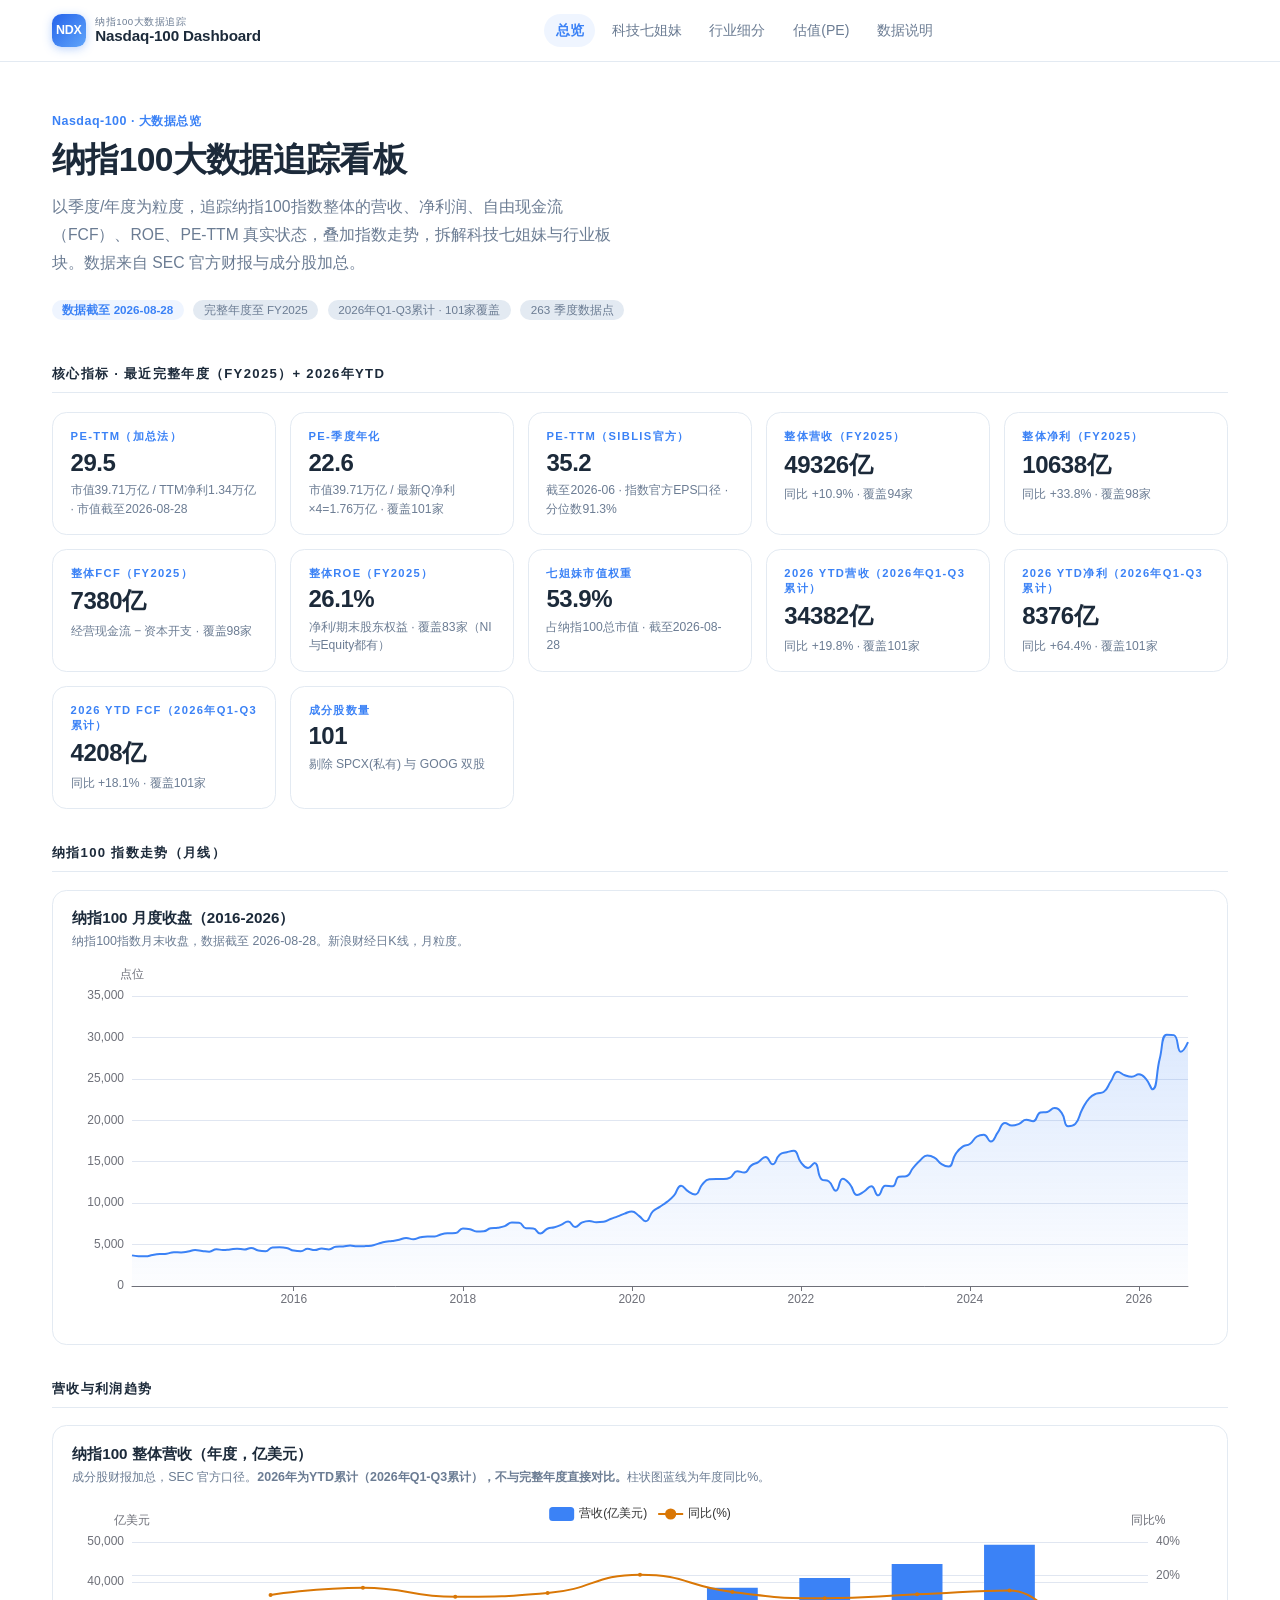
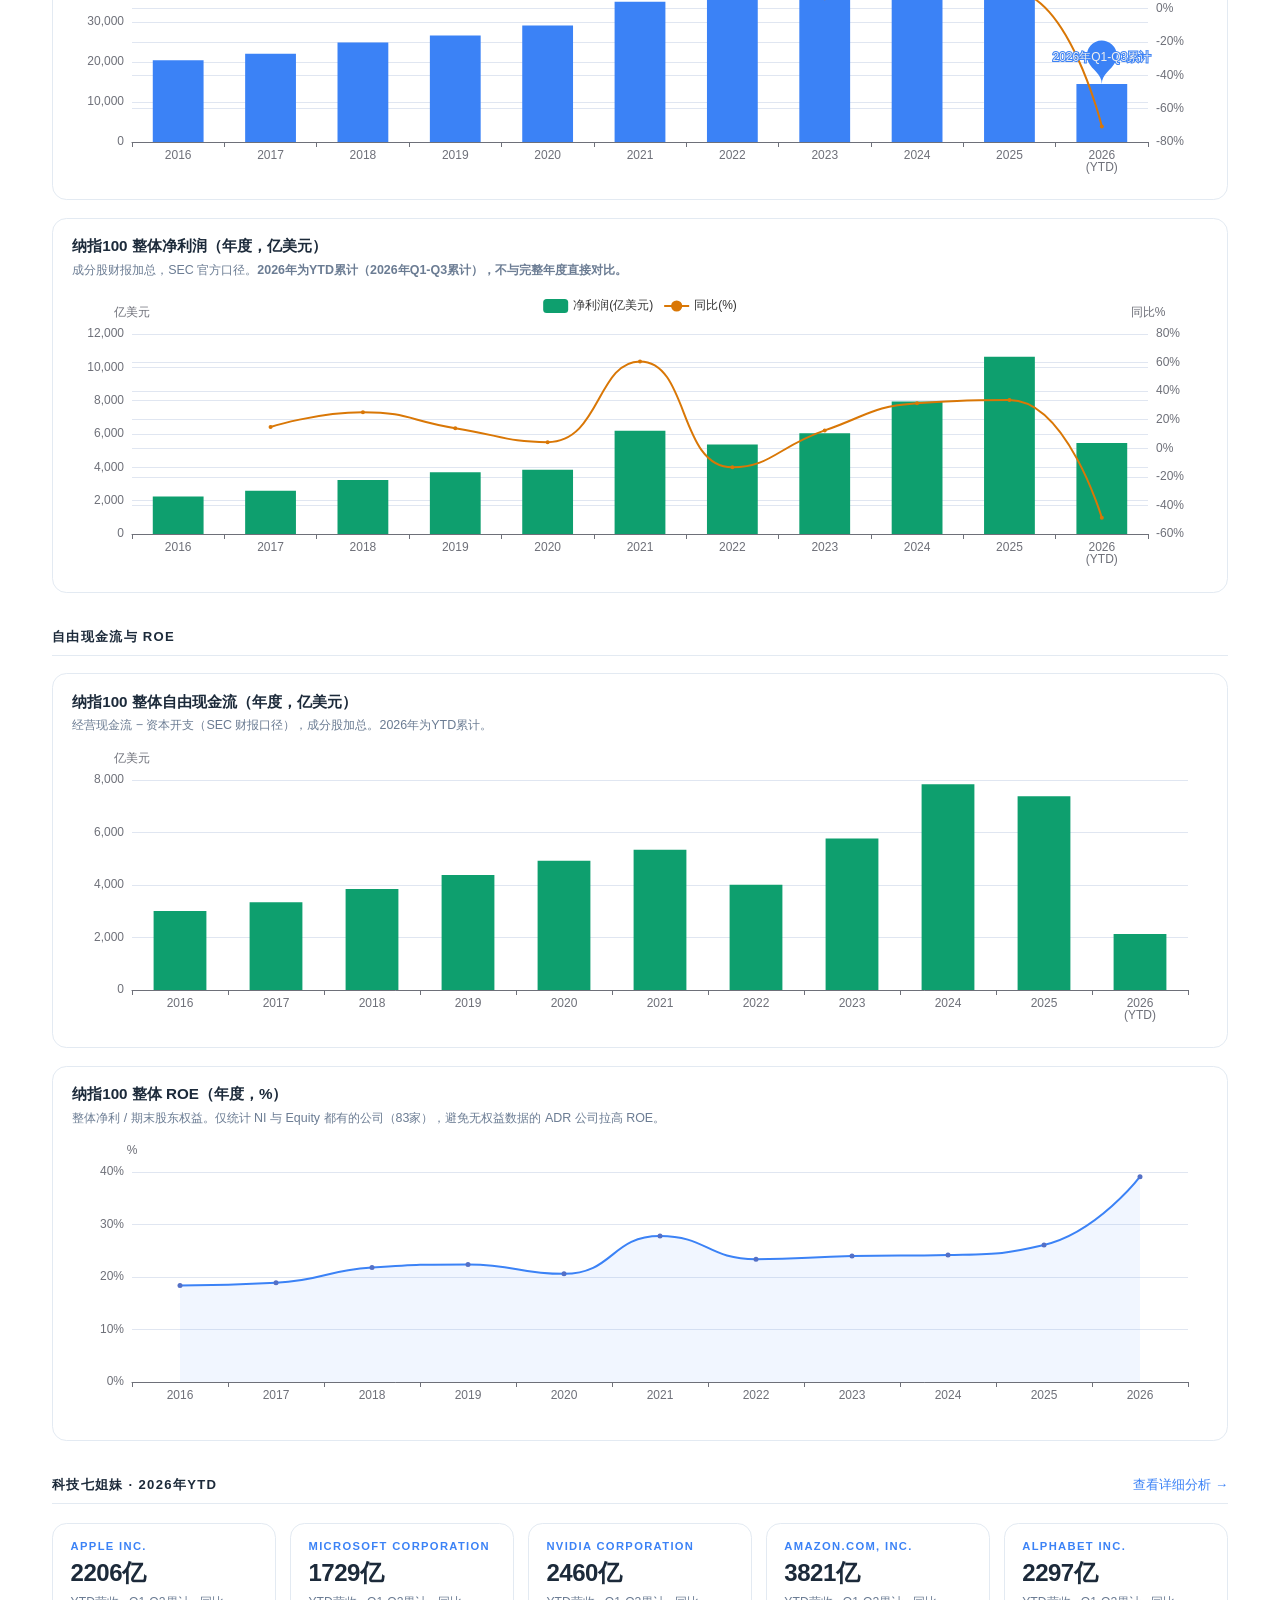
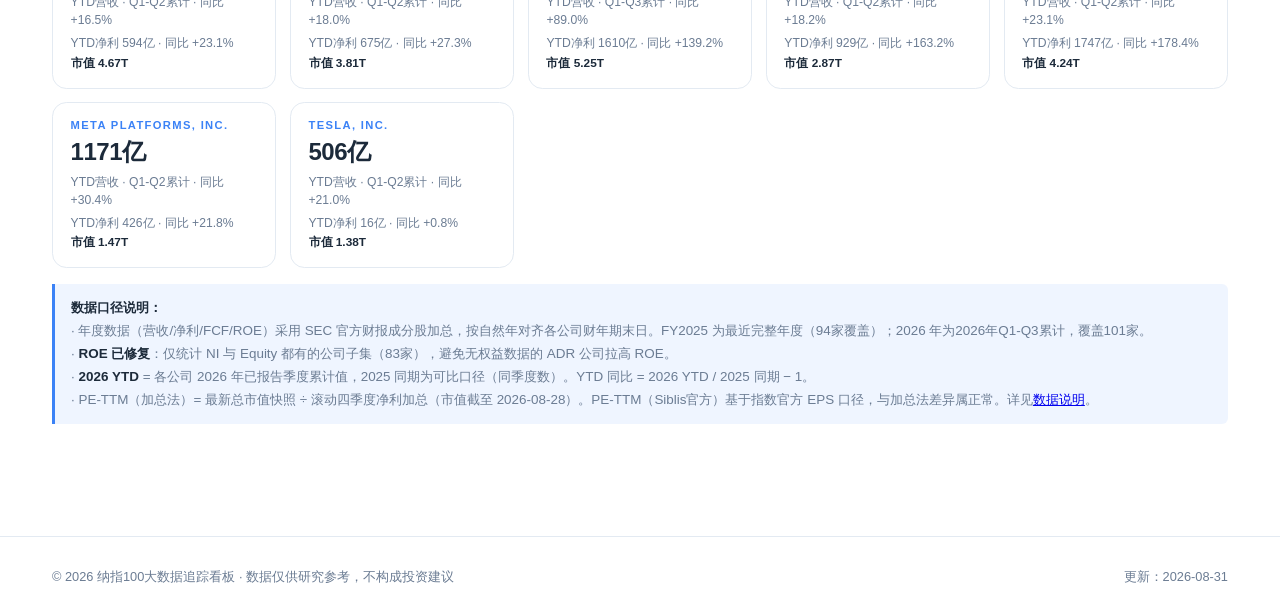
==== commit 259f7c17: "v2.0: 全站升级YTD累计+同比+ROE修复+七姐妹/行业表格化+PE分位数 首页: - 指标卡片增加2026 YTD累计(营收34382亿+19.8%/净利8376亿+64.4%/FCF 420" ====
--- a/index.html
+++ b/index.html
@@ -23,7 +23,7 @@
 
     <!-- 核心指标卡片 -->
     <section class="section" id="key-metrics">
-      <div class="section-header"><h2>核心指标 · 最近完整年度（FY2025）</h2></div>
+      <div class="section-header"><h2>核心指标 · 最近完整年度（FY2025）+ 2026年YTD</h2></div>
       <div class="card-grid" id="metricCards"></div>
     </section>
 
@@ -32,7 +32,7 @@
       <div class="section-header"><h2>纳指100 指数走势（月线）</h2></div>
       <div class="chart-card">
         <h3>纳指100 月度收盘（2016-2026）</h3>
-        <div class="chart-desc" id="indexDesc">纳指100指数月末收盘，数据截至 ' + meta.asOf + '。新浪财经日K线，月粒度。</div>
+        <div class="chart-desc" id="indexDesc"></div>
         <div class="chart-box" id="indexChart"></div>
       </div>
     </section>
@@ -42,12 +42,12 @@
       <div class="section-header"><h2>营收与利润趋势</h2></div>
       <div class="chart-card">
         <h3>纳指100 整体营收（年度，亿美元）</h3>
-        <div class="chart-desc">成分股财报加总，SEC 官方口径。按自然年对齐各公司财年期末日；2026年为进行中年度（仅20家覆盖），数值不完整。</div>
+        <div class="chart-desc" id="revChartDesc"></div>
         <div class="chart-box sm" id="revChart"></div>
       </div>
       <div class="chart-card">
         <h3>纳指100 整体净利润（年度，亿美元）</h3>
-        <div class="chart-desc">成分股财报加总，SEC 官方口径。2026年为进行中年度，数值不完整。</div>
+        <div class="chart-desc" id="niChartDesc"></div>
         <div class="chart-box sm" id="niChart"></div>
       </div>
     </section>
@@ -57,12 +57,12 @@
       <div class="section-header"><h2>自由现金流与 ROE</h2></div>
       <div class="chart-card">
         <h3>纳指100 整体自由现金流（年度，亿美元）</h3>
-        <div class="chart-desc">经营现金流 − 资本开支（SEC 财报口径），成分股加总。2026年不完整。</div>
+        <div class="chart-desc" id="fcfChartDesc"></div>
         <div class="chart-box sm" id="fcfChart"></div>
       </div>
       <div class="chart-card">
         <h3>纳指100 整体 ROE（年度，%）</h3>
-        <div class="chart-desc">整体净利 / 期末股东权益（成分股加总）。2026年仅20家覆盖，ROE偏高。</div>
+        <div class="chart-desc" id="roeChartDesc"></div>
         <div class="chart-box sm" id="roeChart"></div>
       </div>
     </section>
@@ -70,19 +70,13 @@
     <!-- 七姐妹概览 -->
     <section class="section" id="mag7-section">
       <div class="section-header">
-        <h2>科技七姐妹</h2>
+        <h2>科技七姐妹 · 2026年YTD</h2>
         <a class="more" href="pages/mag7.html">查看详细分析 →</a>
       </div>
       <div class="card-grid" id="mag7Cards"></div>
     </section>
 
-    <div class="note">
-      <strong>数据口径说明：</strong><br>
-      · 年度数据（营收/净利/FCF/ROE）采用 SEC 官方财报成分股加总，按自然年对齐各公司财年期末日。FY2025 为最近完整年度（94家覆盖）；2026 年为进行中年度，仅20家有财报数据，数值不完整。<br>
-      · PE-TTM（加总法）= 最新总市值快照 ÷ 滚动四季度净利加总（市值截至 ' + meta.asOf + '，利润覆盖近4个季度）。<br>
-      · PE-季度年化 = 最新总市值快照 ÷ 最新单季度净利 × 4（市值与利润时点更接近，但单季度波动大）。<br>
-      · PE-TTM（Siblis官方）基于指数官方 EPS 口径，与加总法差异属正常。详见<a href="pages/methodology.html">数据说明</a>。
-    </div>
+    <div class="note" id="dataNote"></div>
   </div>
 </main>
 <script>
@@ -90,27 +84,33 @@
   var D = window.NDX_DATA;
   var meta = D.meta;
   var annual = D.annual;
+  var ytd = D.ytd;
 
   // ===== Hero 统计 =====
-  // 找最近完整年度（覆盖>=90家的）和最新年度（进行中）
-  var lastFullYear = null;  // 最近完整年度
-  var latestYear = annual[annual.length - 1]; // 最新年度（可能进行中）
+  var lastFullYear = null;
   for (var i = annual.length - 1; i >= 0; i--) {
     if (annual[i].revCount >= 90) { lastFullYear = annual[i]; break; }
   }
   if (!lastFullYear) lastFullYear = annual[annual.length - 2];
-  var prevFullYear = annual[annual.length - 3]; // 上一个完整年度（用于同比）
+  var prevFullYear = annual[annual.length - 3];
 
   document.getElementById('heroStats').innerHTML =
     '<span class="badge badge-accent">数据截至 ' + meta.asOf + '</span> ' +
     '<span class="badge">完整年度至 FY' + lastFullYear.year + '</span> ' +
-    '<span class="badge">' + (D.quarterly.length) + ' 季度数据点</span>';
+    '<span class="badge">' + ytd.label + ' · ' + ytd.count + '家覆盖</span> ' +
+    '<span class="badge">' + D.quarterly.length + ' 季度数据点</span>';
 
   // ===== 核心指标卡片 =====
   var peInfo = D.pe;
   var siblisLatest = D.siblis_pe[D.siblis_pe.length - 1];
   var fyLabel = 'FY' + lastFullYear.year;
   var prevLabel = 'FY' + prevFullYear.year;
+
+  function yoyStr(curr, prev) {
+    if (curr == null || prev == null || prev === 0) return '—';
+    var pct = (curr / prev - 1) * 100;
+    return (pct > 0 ? '+' : '') + pct.toFixed(1) + '%';
+  }
 
   var metricCards = [
     { label: 'PE-TTM（加总法）', value: peInfo.peTtm ? peInfo.peTtm.toFixed(1) : '—',
@@ -118,17 +118,24 @@
     { label: 'PE-季度年化', value: peInfo.peAnnualized ? peInfo.peAnnualized.toFixed(1) : '—',
       sub: '市值' + Dash.fmtB(peInfo.totalMcap) + ' / 最新Q净利×4=' + Dash.fmtB(peInfo.annualizedNi) + ' · 覆盖' + peInfo.latestQCount + '家' },
     { label: 'PE-TTM（Siblis官方）', value: siblisLatest ? siblisLatest[1].toFixed(1) : '—',
-      sub: siblisLatest ? '截至' + siblisLatest[0].slice(0,7) + ' · 指数官方EPS口径' : '' },
+      sub: siblisLatest ? '截至' + siblisLatest[0].slice(0,7) + ' · 指数官方EPS口径 · 分位数' + D.pe_percentile.percentile + '%' : '' },
     { label: '整体营收（' + fyLabel + '）', value: lastFullYear ? (lastFullYear.revenue / 1e8).toFixed(0) + '亿' : '—',
-      sub: lastFullYear && prevFullYear ? ('同比 ' + Dash.fmtPct((lastFullYear.revenue / prevFullYear.revenue - 1) * 100) + ' · 覆盖' + lastFullYear.revCount + '家') : '' },
+      sub: '同比 ' + yoyStr(lastFullYear.revenue, prevFullYear.revenue) + ' · 覆盖' + lastFullYear.revCount + '家' },
     { label: '整体净利（' + fyLabel + '）', value: lastFullYear ? (lastFullYear.netincome / 1e8).toFixed(0) + '亿' : '—',
-      sub: lastFullYear && prevFullYear ? ('同比 ' + Dash.fmtPct((lastFullYear.netincome / prevFullYear.netincome - 1) * 100) + ' · 覆盖' + lastFullYear.niCount + '家') : '' },
+      sub: '同比 ' + yoyStr(lastFullYear.netincome, prevFullYear.netincome) + ' · 覆盖' + lastFullYear.niCount + '家' },
     { label: '整体FCF（' + fyLabel + '）', value: lastFullYear.fcf ? (lastFullYear.fcf / 1e8).toFixed(0) + '亿' : '—',
       sub: '经营现金流 − 资本开支 · 覆盖' + lastFullYear.fcfCount + '家' },
     { label: '整体ROE（' + fyLabel + '）', value: lastFullYear.roe ? lastFullYear.roe.toFixed(1) + '%' : '—',
-      sub: '净利/期末股东权益 · 覆盖' + lastFullYear.eqCount + '家' },
+      sub: '净利/期末股东权益 · 覆盖' + lastFullYear.roeCount + '家（NI与Equity都有）' },
     { label: '七姐妹市值权重', value: D.mag7.weight ? D.mag7.weight.toFixed(1) + '%' : '—',
       sub: '占纳指100总市值 · 截至' + (peInfo.mcapAsOf || meta.asOf) },
+    // YTD 卡片
+    { label: '2026 YTD营收（' + ytd.label + '）', value: (ytd.rev / 1e8).toFixed(0) + '亿',
+      sub: '同比 ' + (ytd.revYoy != null ? Dash.fmtPct(ytd.revYoy) : '—') + ' · 覆盖' + ytd.count + '家' },
+    { label: '2026 YTD净利（' + ytd.label + '）', value: (ytd.ni / 1e8).toFixed(0) + '亿',
+      sub: '同比 ' + (ytd.niYoy != null ? Dash.fmtPct(ytd.niYoy) : '—') + ' · 覆盖' + ytd.count + '家' },
+    { label: '2026 YTD FCF（' + ytd.label + '）', value: (ytd.fcf / 1e8).toFixed(0) + '亿',
+      sub: '同比 ' + (ytd.fcfYoy != null ? Dash.fmtPct(ytd.fcfYoy) : '—') + ' · 覆盖' + ytd.count + '家' },
     { label: '成分股数量', value: '101', sub: '剔除 SPCX(私有) 与 GOOG 双股' }
   ];
   document.getElementById('metricCards').innerHTML = metricCards.map(function (c) {
@@ -141,6 +148,7 @@
 
   // ===== 指数走势 =====
   var indexChart = echarts.init(document.getElementById('indexChart'));
+  document.getElementById('indexDesc').textContent = '纳指100指数月末收盘，数据截至 ' + meta.asOf + '。新浪财经日K线，月粒度。';
   var idxData = D.index;
   indexChart.setOption({
     tooltip: { trigger: 'axis' },
@@ -155,26 +163,48 @@
     }]
   });
 
-  // ===== 营收柱状图（含同比） =====
+  // ===== 营收柱状图（含同比 + 26年YTD标记） =====
   var revChart = echarts.init(document.getElementById('revChart'));
   var revData = annual;
   var revX = revData.map(function (p) { return p.year; });
-  var revVals = revData.map(function (p) { return Math.round(p.revenue / 1e8); }); // 亿美元
+  var revVals = revData.map(function (p) { return Math.round(p.revenue / 1e8); });
   var revYoy = revData.map(function (p, i) {
     if (i === 0) return null;
     return Math.round((p.revenue / revData[i-1].revenue - 1) * 1000) / 10;
   });
+  // 26年YTD标记
+  var ytdRevY = (ytd.rev / 1e8).toFixed(0);
+  document.getElementById('revChartDesc').innerHTML =
+    '成分股财报加总，SEC 官方口径。<strong>2026年为YTD累计（' + ytd.label + '），不与完整年度直接对比。</strong>柱状图蓝线为年度同比%。';
   revChart.setOption({
-    tooltip: { trigger: 'axis', axisPointer: { type: 'cross' } },
+    tooltip: { trigger: 'axis', axisPointer: { type: 'cross' },
+      formatter: function(params) {
+        var s = params[0].axisValue + '<br/>';
+        params.forEach(function(p) {
+          s += p.marker + p.seriesName + ': ' + (p.value != null ? p.value + ' 亿美元' : '—') + '<br/>';
+        });
+        if (params[0] && params[0].axisValue === '2026') {
+          s += '<br>⚠ 2026为' + ytd.label + '，非完整年度';
+        }
+        return s;
+      }
+    },
     legend: { data: ['营收(亿美元)', '同比(%)'], top: 0 },
     grid: { left: 60, right: 60, top: 40, bottom: 40 },
-    xAxis: { type: 'category', data: revX },
+    xAxis: { type: 'category', data: revX,
+      axisLabel: { formatter: function(v) { return v === '2026' ? v + '\n(YTD)' : v; } }
+    },
     yAxis: [
       { type: 'value', name: '亿美元', position: 'left' },
       { type: 'value', name: '同比%', position: 'right', axisLabel: { formatter: '{value}%' } }
     ],
     series: [
-      { name: '营收(亿美元)', type: 'bar', data: revVals, itemStyle: { color: '#3b82f6' }, barWidth: '55%' },
+      { name: '营收(亿美元)', type: 'bar', data: revVals, itemStyle: { color: '#3b82f6' }, barWidth: '55%',
+        markPoint: {
+          symbol: 'pin', symbolSize: 50,
+          data: revX.indexOf('2026') >= 0 ? [{ name: 'YTD', coord: ['2026', revVals[revX.indexOf('2026')]], value: ytd.label }] : []
+        }
+      },
       { name: '同比(%)', type: 'line', yAxisIndex: 1, data: revYoy, smooth: true, symbol: 'circle', symbolSize: 4,
         lineStyle: { color: '#d97706', width: 2 }, itemStyle: { color: '#d97706' }, connectNulls: true }
     ]
@@ -187,11 +217,15 @@
     if (i === 0) return null;
     return Math.round((p.netincome / revData[i-1].netincome - 1) * 1000) / 10;
   });
+  document.getElementById('niChartDesc').innerHTML =
+    '成分股财报加总，SEC 官方口径。<strong>2026年为YTD累计（' + ytd.label + '），不与完整年度直接对比。</strong>';
   niChart.setOption({
     tooltip: { trigger: 'axis', axisPointer: { type: 'cross' } },
     legend: { data: ['净利润(亿美元)', '同比(%)'], top: 0 },
     grid: { left: 60, right: 60, top: 40, bottom: 40 },
-    xAxis: { type: 'category', data: revX },
+    xAxis: { type: 'category', data: revX,
+      axisLabel: { formatter: function(v) { return v === '2026' ? v + '\n(YTD)' : v; } }
+    },
     yAxis: [
       { type: 'value', name: '亿美元', position: 'left' },
       { type: 'value', name: '同比%', position: 'right', axisLabel: { formatter: '{value}%' } }
@@ -206,10 +240,14 @@
   // ===== FCF 图 =====
   var fcfChart = echarts.init(document.getElementById('fcfChart'));
   var fcfVals = revData.map(function (p) { return p.fcf == null ? null : Math.round(p.fcf / 1e8); });
+  document.getElementById('fcfChartDesc').innerHTML =
+    '经营现金流 − 资本开支（SEC 财报口径），成分股加总。2026年为YTD累计。';
   fcfChart.setOption({
     tooltip: { trigger: 'axis' },
     grid: { left: 60, right: 20, top: 30, bottom: 40 },
-    xAxis: { type: 'category', data: revX },
+    xAxis: { type: 'category', data: revX,
+      axisLabel: { formatter: function(v) { return v === '2026' ? v + '\n(YTD)' : v; } }
+    },
     yAxis: { type: 'value', name: '亿美元' },
     series: [{
       name: '自由现金流', type: 'bar', data: fcfVals,
@@ -220,6 +258,8 @@
   // ===== ROE 图 =====
   var roeChart = echarts.init(document.getElementById('roeChart'));
   var roeVals = revData.map(function (p) { return p.roe == null ? null : Math.round(p.roe * 10) / 10; });
+  document.getElementById('roeChartDesc').innerHTML =
+    '整体净利 / 期末股东权益。仅统计 NI 与 Equity 都有的公司（' + lastFullYear.roeCount + '家），避免无权益数据的 ADR 公司拉高 ROE。';
   roeChart.setOption({
     tooltip: { trigger: 'axis' },
     grid: { left: 60, right: 20, top: 30, bottom: 40 },
@@ -233,22 +273,31 @@
     }]
   });
 
-  // ===== 七姐妹卡片 =====
-  var mag7Cards = ['AAPL', 'MSFT', 'NVDA', 'AMZN', 'GOOGL', 'META', 'TSLA'].map(function (t) {
+  // ===== 七姐妹卡片（2026 YTD） =====
+  var MAG7 = ['AAPL', 'MSFT', 'NVDA', 'AMZN', 'GOOGL', 'META', 'TSLA'];
+  var mag7Cards = MAG7.map(function (t) {
     var info = D.mag7.meta[t];
-    var series = D.mag7.series[t];
-    var lastQ = series.quarterly_revenue[series.quarterly_revenue.length - 1];
-    var lastN = series.quarterly_netincome[series.quarterly_netincome.length - 1];
+    var ytdInfo = D.mag7.ytdData[t];
     var mc = D.mag7.marketcap[t] || {};
+    var revYoy = ytdInfo.revYoy != null ? Dash.fmtPct(ytdInfo.revYoy) : '—';
+    var niYoy = ytdInfo.niYoy != null ? Dash.fmtPct(ytdInfo.niYoy) : '—';
     return '<div class="card card-hover">' +
       '<div class="card-label">' + Dash.esc(info.name) + '</div>' +
-      '<div class="card-value">' + Dash.fmtB(lastQ[1]) + '</div>' +
-      '<div class="card-sub">最新季度营收 · ' + Dash.esc(lastQ[0]) + '</div>' +
-      '<div class="card-sub">净利 ' + Dash.fmtB(lastN[1]) + '</div>' +
+      '<div class="card-value">' + (ytdInfo.rev / 1e8).toFixed(0) + '亿</div>' +
+      '<div class="card-sub">YTD营收 · ' + Dash.esc(ytdInfo.label) + ' · 同比 ' + revYoy + '</div>' +
+      '<div class="card-sub">YTD净利 ' + (ytdInfo.ni / 1e8).toFixed(0) + '亿 · 同比 ' + niYoy + '</div>' +
       (mc.value ? '<div class="card-delta">市值 ' + Dash.esc(mc.note) + '</div>' : '') +
     '</div>';
   }).join('');
   document.getElementById('mag7Cards').innerHTML = mag7Cards;
+
+  // ===== 数据口径说明 =====
+  document.getElementById('dataNote').innerHTML =
+    '<strong>数据口径说明：</strong><br>' +
+    '· 年度数据（营收/净利/FCF/ROE）采用 SEC 官方财报成分股加总，按自然年对齐各公司财年期末日。FY2025 为最近完整年度（' + lastFullYear.revCount + '家覆盖）；2026 年为' + ytd.label + '，覆盖' + ytd.count + '家。<br>' +
+    '· <strong>ROE 已修复</strong>：仅统计 NI 与 Equity 都有的公司子集（' + lastFullYear.roeCount + '家），避免无权益数据的 ADR 公司拉高 ROE。<br>' +
+    '· <strong>2026 YTD</strong> = 各公司 2026 年已报告季度累计值，2025 同期为可比口径（同季度数）。YTD 同比 = 2026 YTD / 2025 同期 − 1。<br>' +
+    '· PE-TTM（加总法）= 最新总市值快照 ÷ 滚动四季度净利加总（市值截至 ' + meta.asOf + '）。PE-TTM（Siblis官方）基于指数官方 EPS 口径，与加总法差异属正常。详见<a href="pages/methodology.html">数据说明</a>。';
 </script>
 </body>
-</html>+</html>
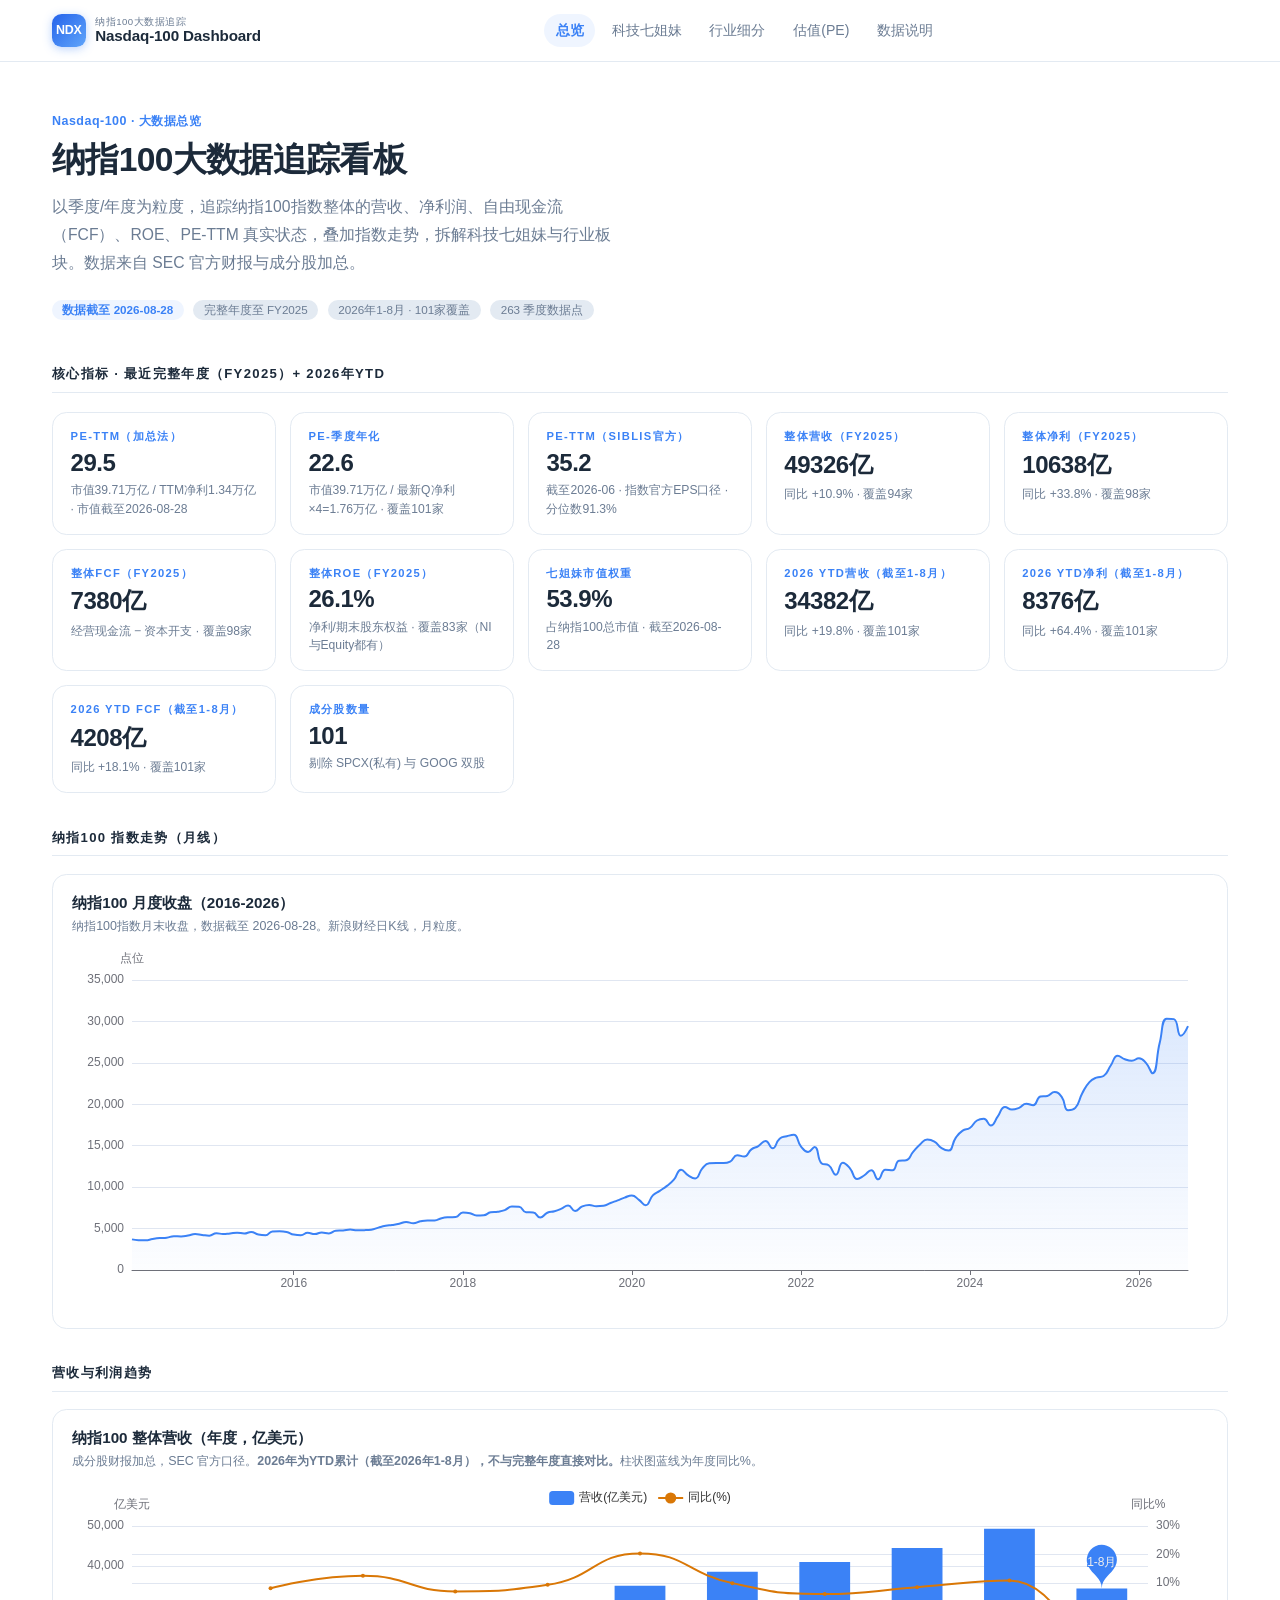
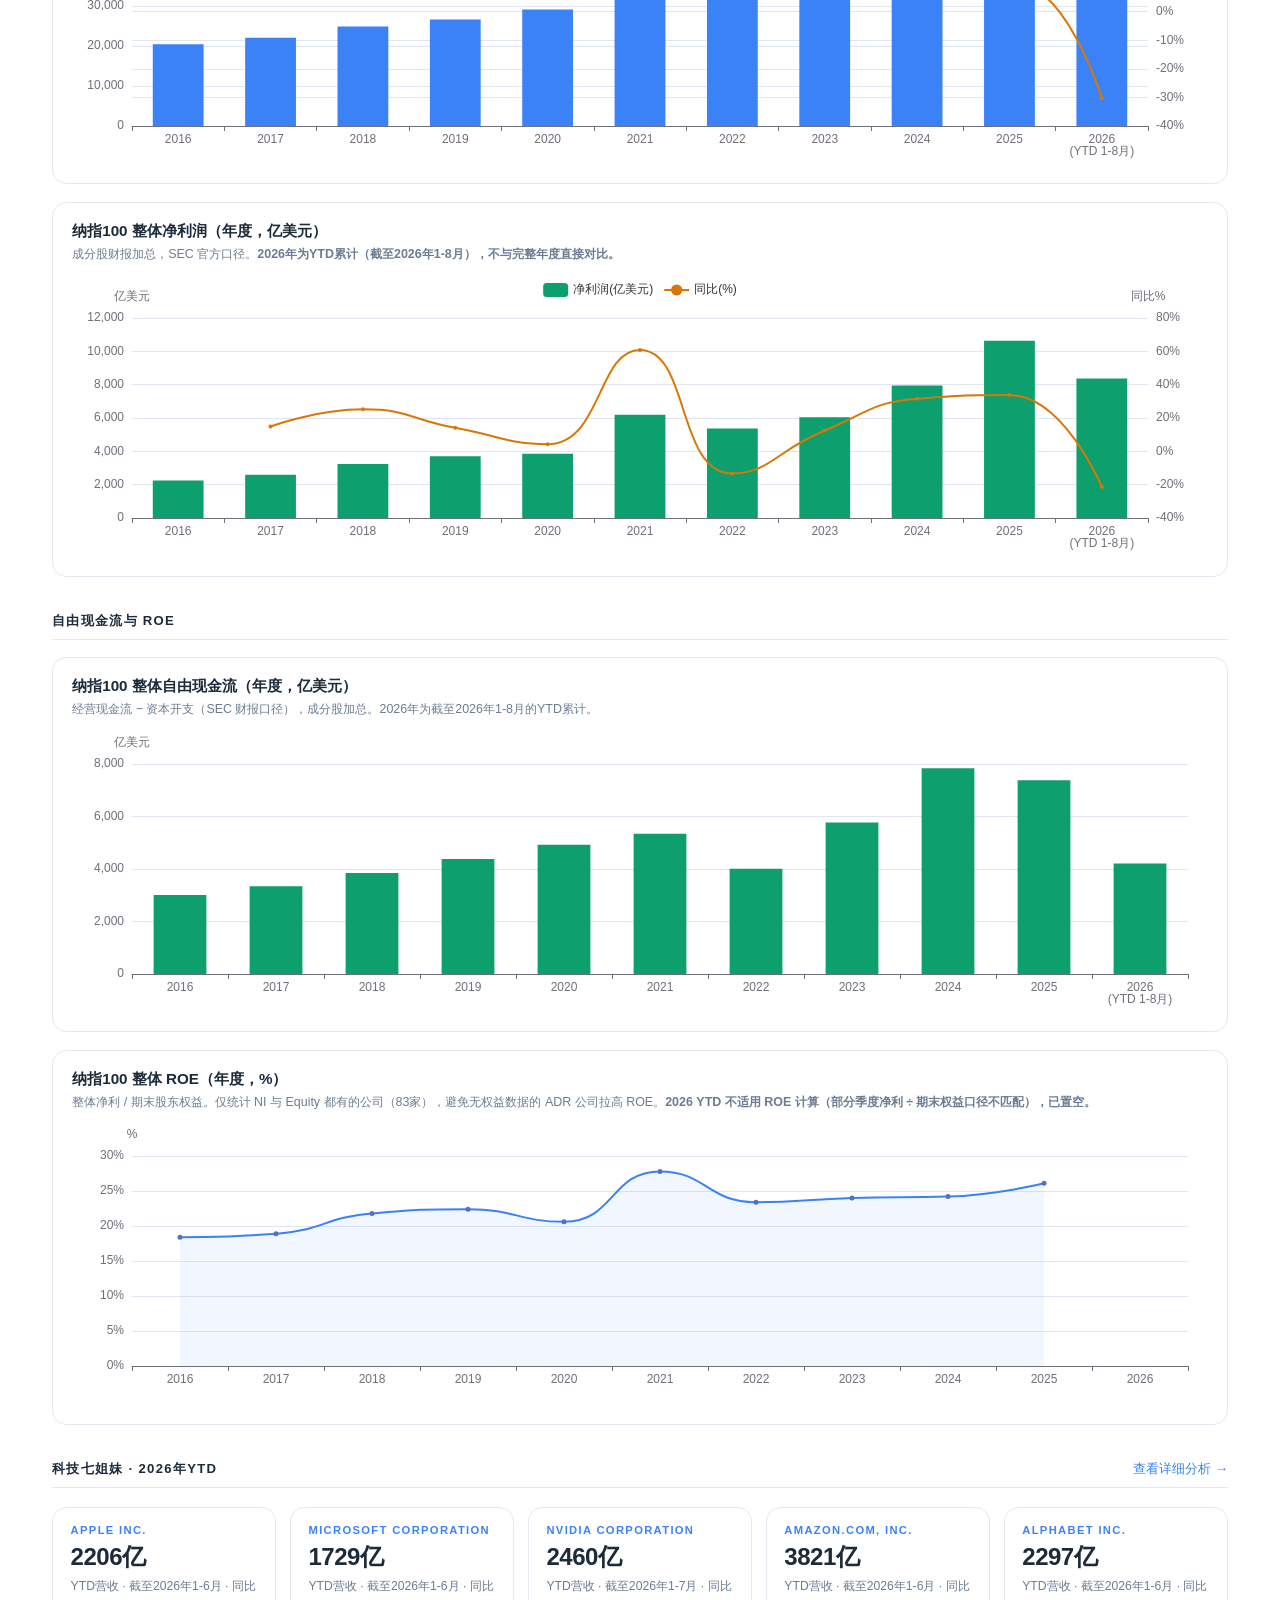
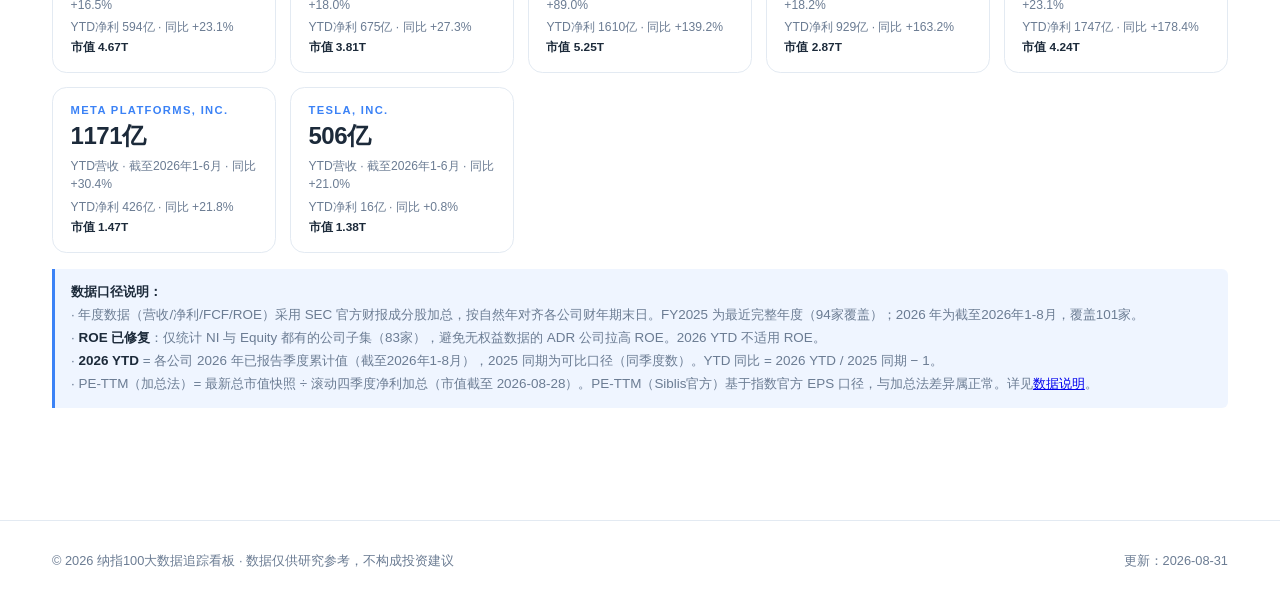
==== commit 2a38bf4a: "v2.1: YTD标签改月份范围、2026年度数据用YTD累计、ROE置空、行业线图改年度表格" ====
--- a/index.html
+++ b/index.html
@@ -130,11 +130,11 @@
     { label: '七姐妹市值权重', value: D.mag7.weight ? D.mag7.weight.toFixed(1) + '%' : '—',
       sub: '占纳指100总市值 · 截至' + (peInfo.mcapAsOf || meta.asOf) },
     // YTD 卡片
-    { label: '2026 YTD营收（' + ytd.label + '）', value: (ytd.rev / 1e8).toFixed(0) + '亿',
+    { label: '2026 YTD营收（截至' + ytd.labelShort + '）', value: (ytd.rev / 1e8).toFixed(0) + '亿',
       sub: '同比 ' + (ytd.revYoy != null ? Dash.fmtPct(ytd.revYoy) : '—') + ' · 覆盖' + ytd.count + '家' },
-    { label: '2026 YTD净利（' + ytd.label + '）', value: (ytd.ni / 1e8).toFixed(0) + '亿',
+    { label: '2026 YTD净利（截至' + ytd.labelShort + '）', value: (ytd.ni / 1e8).toFixed(0) + '亿',
       sub: '同比 ' + (ytd.niYoy != null ? Dash.fmtPct(ytd.niYoy) : '—') + ' · 覆盖' + ytd.count + '家' },
-    { label: '2026 YTD FCF（' + ytd.label + '）', value: (ytd.fcf / 1e8).toFixed(0) + '亿',
+    { label: '2026 YTD FCF（截至' + ytd.labelShort + '）', value: (ytd.fcf / 1e8).toFixed(0) + '亿',
       sub: '同比 ' + (ytd.fcfYoy != null ? Dash.fmtPct(ytd.fcfYoy) : '—') + ' · 覆盖' + ytd.count + '家' },
     { label: '成分股数量', value: '101', sub: '剔除 SPCX(私有) 与 GOOG 双股' }
   ];
@@ -175,7 +175,7 @@
   // 26年YTD标记
   var ytdRevY = (ytd.rev / 1e8).toFixed(0);
   document.getElementById('revChartDesc').innerHTML =
-    '成分股财报加总，SEC 官方口径。<strong>2026年为YTD累计（' + ytd.label + '），不与完整年度直接对比。</strong>柱状图蓝线为年度同比%。';
+    '成分股财报加总，SEC 官方口径。<strong>2026年为YTD累计（截至' + ytd.label + '），不与完整年度直接对比。</strong>柱状图蓝线为年度同比%。';
   revChart.setOption({
     tooltip: { trigger: 'axis', axisPointer: { type: 'cross' },
       formatter: function(params) {
@@ -184,7 +184,7 @@
           s += p.marker + p.seriesName + ': ' + (p.value != null ? p.value + ' 亿美元' : '—') + '<br/>';
         });
         if (params[0] && params[0].axisValue === '2026') {
-          s += '<br>⚠ 2026为' + ytd.label + '，非完整年度';
+          s += '<br>⚠ 2026为截至' + ytd.label + '，非完整年度';
         }
         return s;
       }
@@ -192,7 +192,7 @@
     legend: { data: ['营收(亿美元)', '同比(%)'], top: 0 },
     grid: { left: 60, right: 60, top: 40, bottom: 40 },
     xAxis: { type: 'category', data: revX,
-      axisLabel: { formatter: function(v) { return v === '2026' ? v + '\n(YTD)' : v; } }
+      axisLabel: { formatter: function(v) { return v === '2026' ? v + '\n(YTD ' + (ytd.labelShort || '') + ')' : v; } }
     },
     yAxis: [
       { type: 'value', name: '亿美元', position: 'left' },
@@ -202,7 +202,7 @@
       { name: '营收(亿美元)', type: 'bar', data: revVals, itemStyle: { color: '#3b82f6' }, barWidth: '55%',
         markPoint: {
           symbol: 'pin', symbolSize: 50,
-          data: revX.indexOf('2026') >= 0 ? [{ name: 'YTD', coord: ['2026', revVals[revX.indexOf('2026')]], value: ytd.label }] : []
+          data: revX.indexOf('2026') >= 0 ? [{ name: 'YTD', coord: ['2026', revVals[revX.indexOf('2026')]], value: ytd.labelShort || 'YTD' }] : []
         }
       },
       { name: '同比(%)', type: 'line', yAxisIndex: 1, data: revYoy, smooth: true, symbol: 'circle', symbolSize: 4,
@@ -218,13 +218,13 @@
     return Math.round((p.netincome / revData[i-1].netincome - 1) * 1000) / 10;
   });
   document.getElementById('niChartDesc').innerHTML =
-    '成分股财报加总，SEC 官方口径。<strong>2026年为YTD累计（' + ytd.label + '），不与完整年度直接对比。</strong>';
+    '成分股财报加总，SEC 官方口径。<strong>2026年为YTD累计（截至' + ytd.label + '），不与完整年度直接对比。</strong>';
   niChart.setOption({
     tooltip: { trigger: 'axis', axisPointer: { type: 'cross' } },
     legend: { data: ['净利润(亿美元)', '同比(%)'], top: 0 },
     grid: { left: 60, right: 60, top: 40, bottom: 40 },
     xAxis: { type: 'category', data: revX,
-      axisLabel: { formatter: function(v) { return v === '2026' ? v + '\n(YTD)' : v; } }
+      axisLabel: { formatter: function(v) { return v === '2026' ? v + '\n(YTD ' + (ytd.labelShort || '') + ')' : v; } }
     },
     yAxis: [
       { type: 'value', name: '亿美元', position: 'left' },
@@ -241,12 +241,12 @@
   var fcfChart = echarts.init(document.getElementById('fcfChart'));
   var fcfVals = revData.map(function (p) { return p.fcf == null ? null : Math.round(p.fcf / 1e8); });
   document.getElementById('fcfChartDesc').innerHTML =
-    '经营现金流 − 资本开支（SEC 财报口径），成分股加总。2026年为YTD累计。';
+    '经营现金流 − 资本开支（SEC 财报口径），成分股加总。2026年为截至' + ytd.label + '的YTD累计。';
   fcfChart.setOption({
     tooltip: { trigger: 'axis' },
     grid: { left: 60, right: 20, top: 30, bottom: 40 },
     xAxis: { type: 'category', data: revX,
-      axisLabel: { formatter: function(v) { return v === '2026' ? v + '\n(YTD)' : v; } }
+      axisLabel: { formatter: function(v) { return v === '2026' ? v + '\n(YTD ' + (ytd.labelShort || '') + ')' : v; } }
     },
     yAxis: { type: 'value', name: '亿美元' },
     series: [{
@@ -259,7 +259,7 @@
   var roeChart = echarts.init(document.getElementById('roeChart'));
   var roeVals = revData.map(function (p) { return p.roe == null ? null : Math.round(p.roe * 10) / 10; });
   document.getElementById('roeChartDesc').innerHTML =
-    '整体净利 / 期末股东权益。仅统计 NI 与 Equity 都有的公司（' + lastFullYear.roeCount + '家），避免无权益数据的 ADR 公司拉高 ROE。';
+    '整体净利 / 期末股东权益。仅统计 NI 与 Equity 都有的公司（' + lastFullYear.roeCount + '家），避免无权益数据的 ADR 公司拉高 ROE。<strong>2026 YTD 不适用 ROE 计算（部分季度净利 ÷ 期末权益口径不匹配），已置空。</strong>';
   roeChart.setOption({
     tooltip: { trigger: 'axis' },
     grid: { left: 60, right: 20, top: 30, bottom: 40 },
@@ -284,7 +284,7 @@
     return '<div class="card card-hover">' +
       '<div class="card-label">' + Dash.esc(info.name) + '</div>' +
       '<div class="card-value">' + (ytdInfo.rev / 1e8).toFixed(0) + '亿</div>' +
-      '<div class="card-sub">YTD营收 · ' + Dash.esc(ytdInfo.label) + ' · 同比 ' + revYoy + '</div>' +
+      '<div class="card-sub">YTD营收 · 截至2026年' + Dash.esc(ytdInfo.label) + ' · 同比 ' + revYoy + '</div>' +
       '<div class="card-sub">YTD净利 ' + (ytdInfo.ni / 1e8).toFixed(0) + '亿 · 同比 ' + niYoy + '</div>' +
       (mc.value ? '<div class="card-delta">市值 ' + Dash.esc(mc.note) + '</div>' : '') +
     '</div>';
@@ -294,9 +294,9 @@
   // ===== 数据口径说明 =====
   document.getElementById('dataNote').innerHTML =
     '<strong>数据口径说明：</strong><br>' +
-    '· 年度数据（营收/净利/FCF/ROE）采用 SEC 官方财报成分股加总，按自然年对齐各公司财年期末日。FY2025 为最近完整年度（' + lastFullYear.revCount + '家覆盖）；2026 年为' + ytd.label + '，覆盖' + ytd.count + '家。<br>' +
-    '· <strong>ROE 已修复</strong>：仅统计 NI 与 Equity 都有的公司子集（' + lastFullYear.roeCount + '家），避免无权益数据的 ADR 公司拉高 ROE。<br>' +
-    '· <strong>2026 YTD</strong> = 各公司 2026 年已报告季度累计值，2025 同期为可比口径（同季度数）。YTD 同比 = 2026 YTD / 2025 同期 − 1。<br>' +
+    '· 年度数据（营收/净利/FCF/ROE）采用 SEC 官方财报成分股加总，按自然年对齐各公司财年期末日。FY2025 为最近完整年度（' + lastFullYear.revCount + '家覆盖）；2026 年为截至' + ytd.label + '，覆盖' + ytd.count + '家。<br>' +
+    '· <strong>ROE 已修复</strong>：仅统计 NI 与 Equity 都有的公司子集（' + lastFullYear.roeCount + '家），避免无权益数据的 ADR 公司拉高 ROE。2026 YTD 不适用 ROE。<br>' +
+    '· <strong>2026 YTD</strong> = 各公司 2026 年已报告季度累计值（截至' + ytd.label + '），2025 同期为可比口径（同季度数）。YTD 同比 = 2026 YTD / 2025 同期 − 1。<br>' +
     '· PE-TTM（加总法）= 最新总市值快照 ÷ 滚动四季度净利加总（市值截至 ' + meta.asOf + '）。PE-TTM（Siblis官方）基于指数官方 EPS 口径，与加总法差异属正常。详见<a href="pages/methodology.html">数据说明</a>。';
 </script>
 </body>
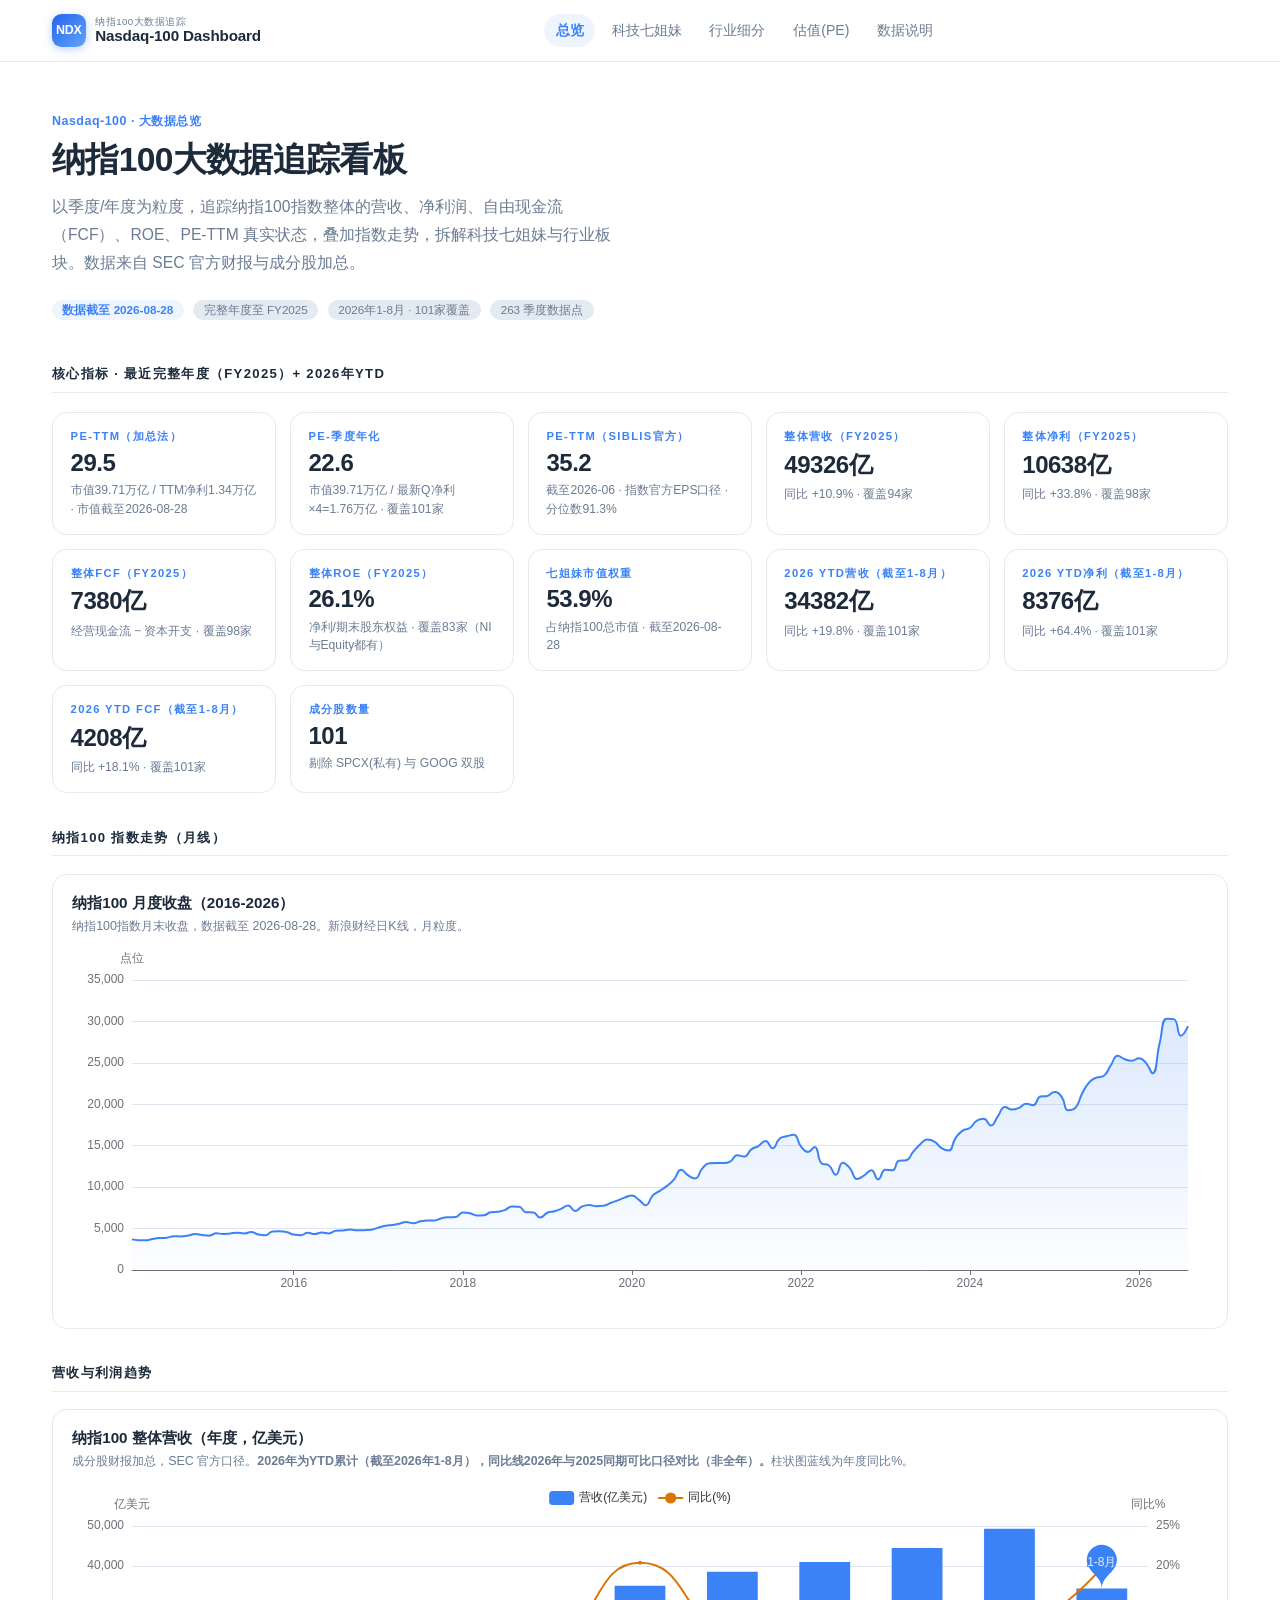
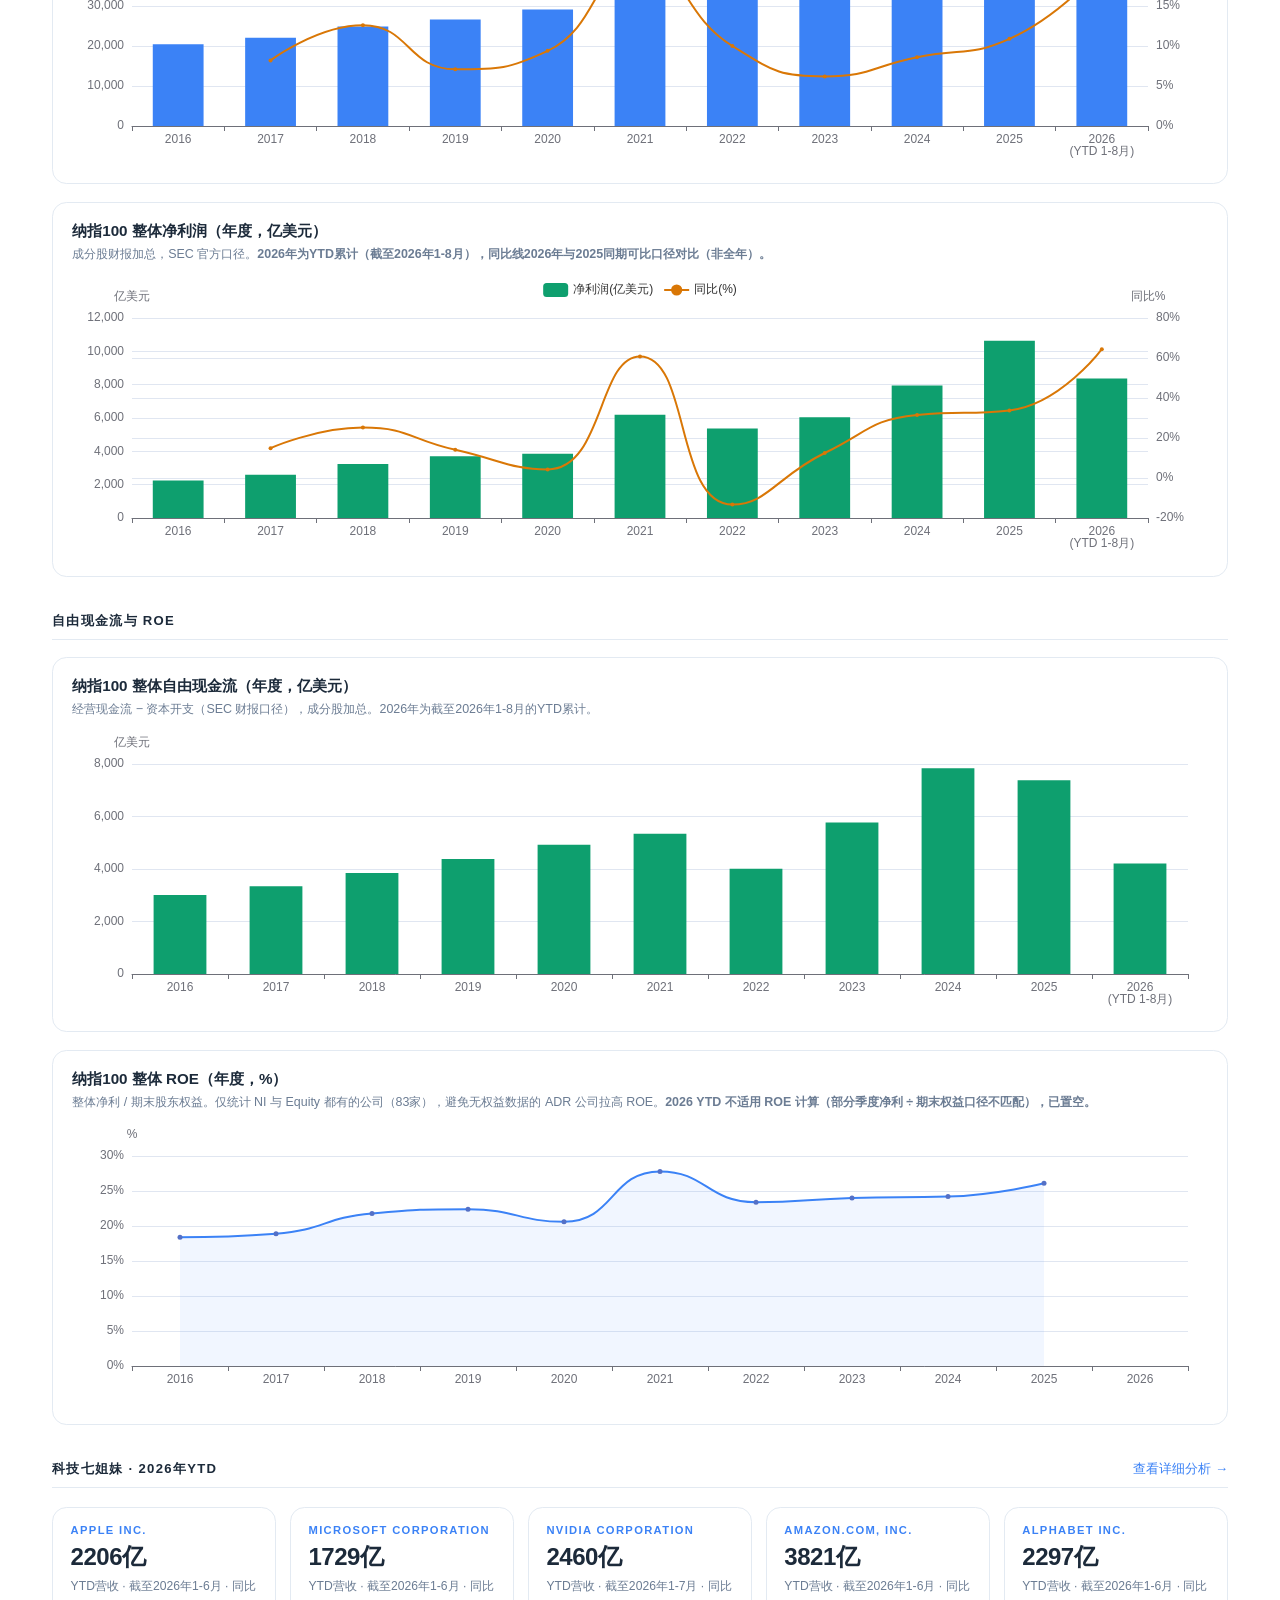
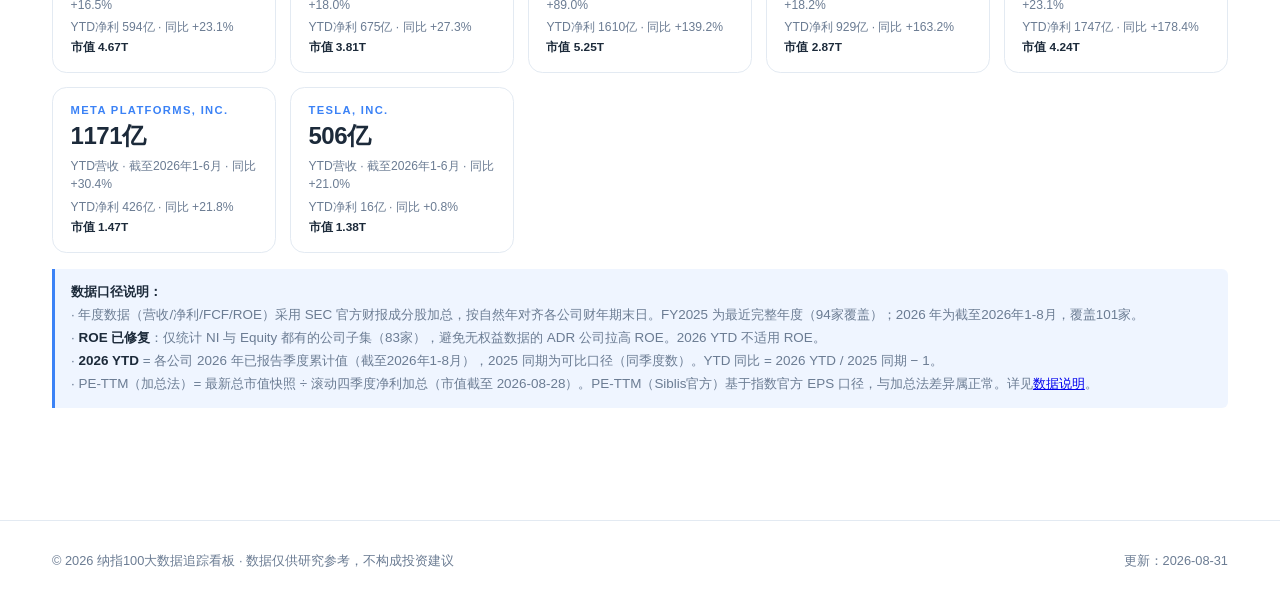
==== commit 46c239cb: "fix: 2026年同比线改用YTD与2025同期可比口径(营收+19.8%/净利+64.4%)" ====
--- a/index.html
+++ b/index.html
@@ -170,12 +170,13 @@
   var revVals = revData.map(function (p) { return Math.round(p.revenue / 1e8); });
   var revYoy = revData.map(function (p, i) {
     if (i === 0) return null;
+    if (p.year === '2026') return ytd.revYoy != null ? Math.round(ytd.revYoy * 10) / 10 : null;
     return Math.round((p.revenue / revData[i-1].revenue - 1) * 1000) / 10;
   });
   // 26年YTD标记
   var ytdRevY = (ytd.rev / 1e8).toFixed(0);
   document.getElementById('revChartDesc').innerHTML =
-    '成分股财报加总，SEC 官方口径。<strong>2026年为YTD累计（截至' + ytd.label + '），不与完整年度直接对比。</strong>柱状图蓝线为年度同比%。';
+    '成分股财报加总，SEC 官方口径。<strong>2026年为YTD累计（截至' + ytd.label + '），同比线2026年与2025同期可比口径对比（非全年）。</strong>柱状图蓝线为年度同比%。';
   revChart.setOption({
     tooltip: { trigger: 'axis', axisPointer: { type: 'cross' },
       formatter: function(params) {
@@ -184,7 +185,7 @@
           s += p.marker + p.seriesName + ': ' + (p.value != null ? p.value + ' 亿美元' : '—') + '<br/>';
         });
         if (params[0] && params[0].axisValue === '2026') {
-          s += '<br>⚠ 2026为截至' + ytd.label + '，非完整年度';
+          s += '<br>⚠ 2026为截至' + ytd.label + '，同比为2025同期可比口径';
         }
         return s;
       }
@@ -215,10 +216,11 @@
   var niVals = revData.map(function (p) { return Math.round(p.netincome / 1e8); });
   var niYoy = revData.map(function (p, i) {
     if (i === 0) return null;
+    if (p.year === '2026') return ytd.niYoy != null ? Math.round(ytd.niYoy * 10) / 10 : null;
     return Math.round((p.netincome / revData[i-1].netincome - 1) * 1000) / 10;
   });
   document.getElementById('niChartDesc').innerHTML =
-    '成分股财报加总，SEC 官方口径。<strong>2026年为YTD累计（截至' + ytd.label + '），不与完整年度直接对比。</strong>';
+    '成分股财报加总，SEC 官方口径。<strong>2026年为YTD累计（截至' + ytd.label + '），同比线2026年与2025同期可比口径对比（非全年）。</strong>';
   niChart.setOption({
     tooltip: { trigger: 'axis', axisPointer: { type: 'cross' } },
     legend: { data: ['净利润(亿美元)', '同比(%)'], top: 0 },
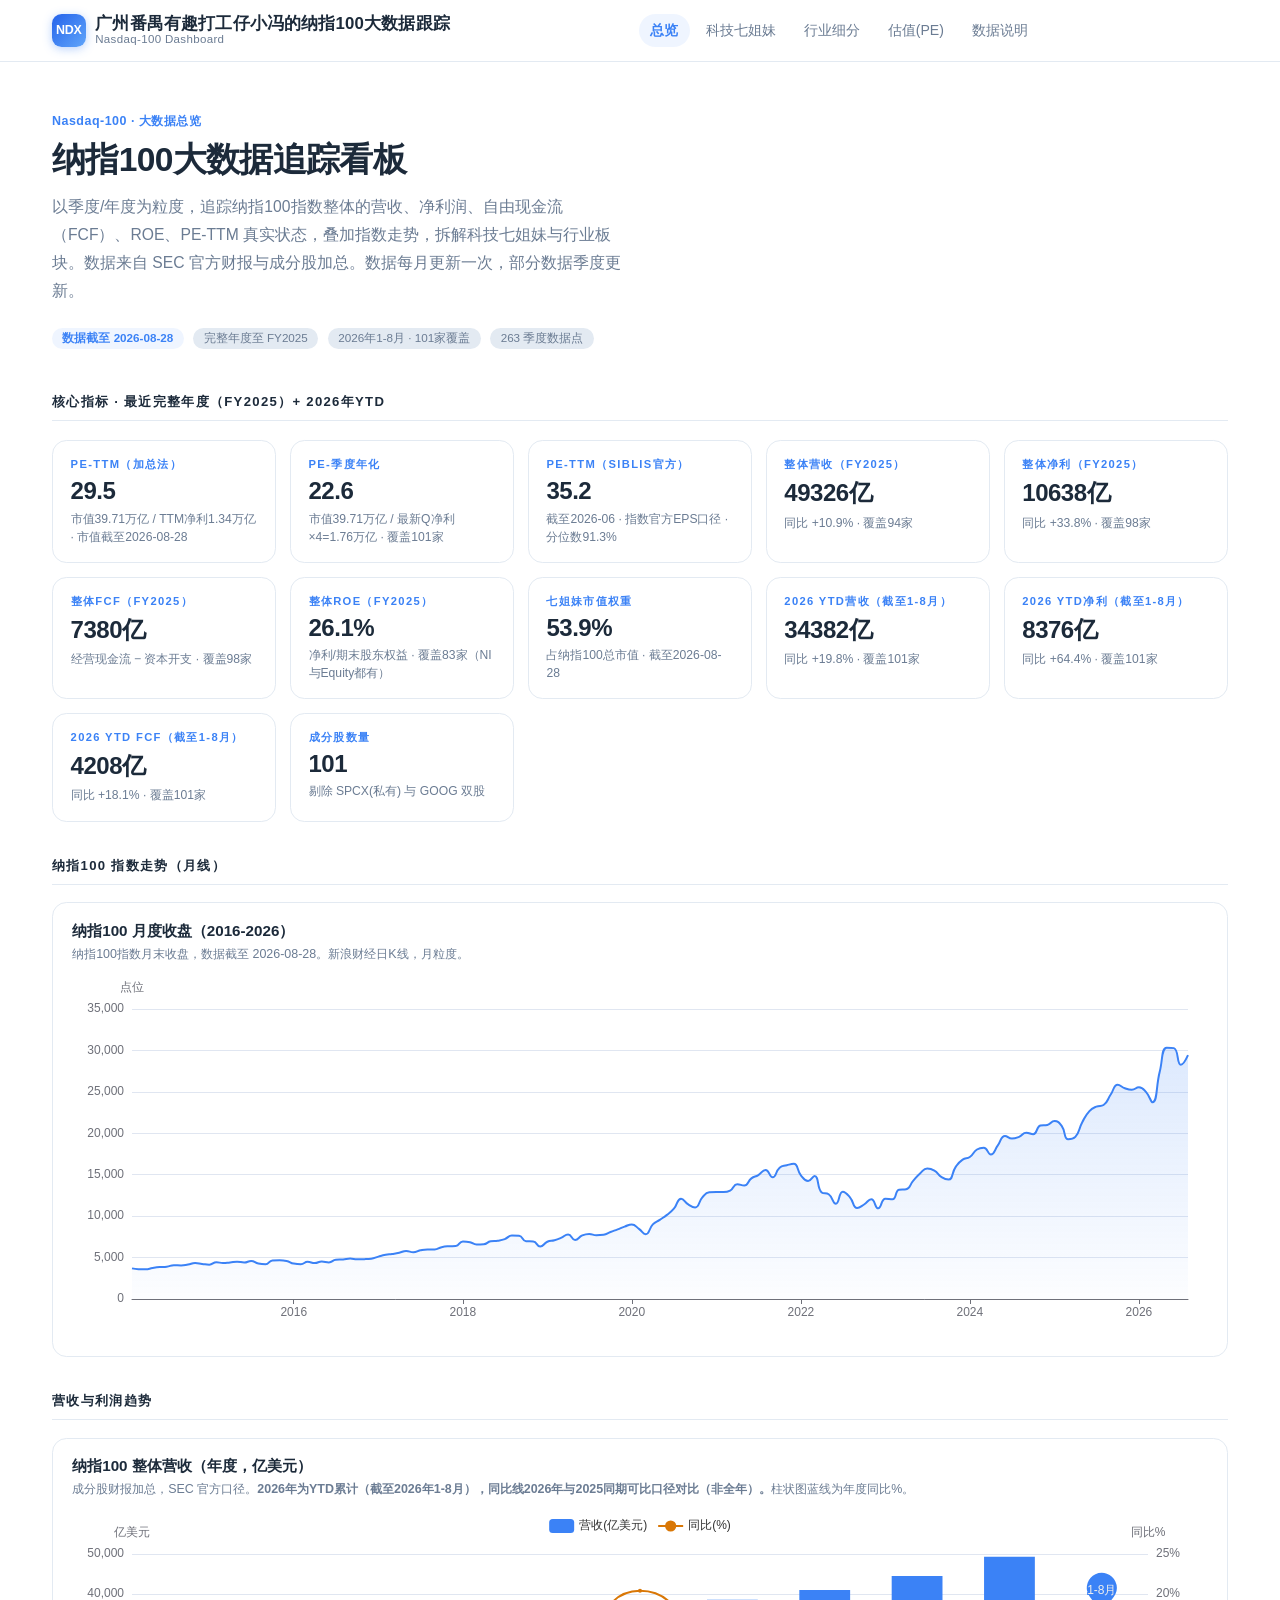
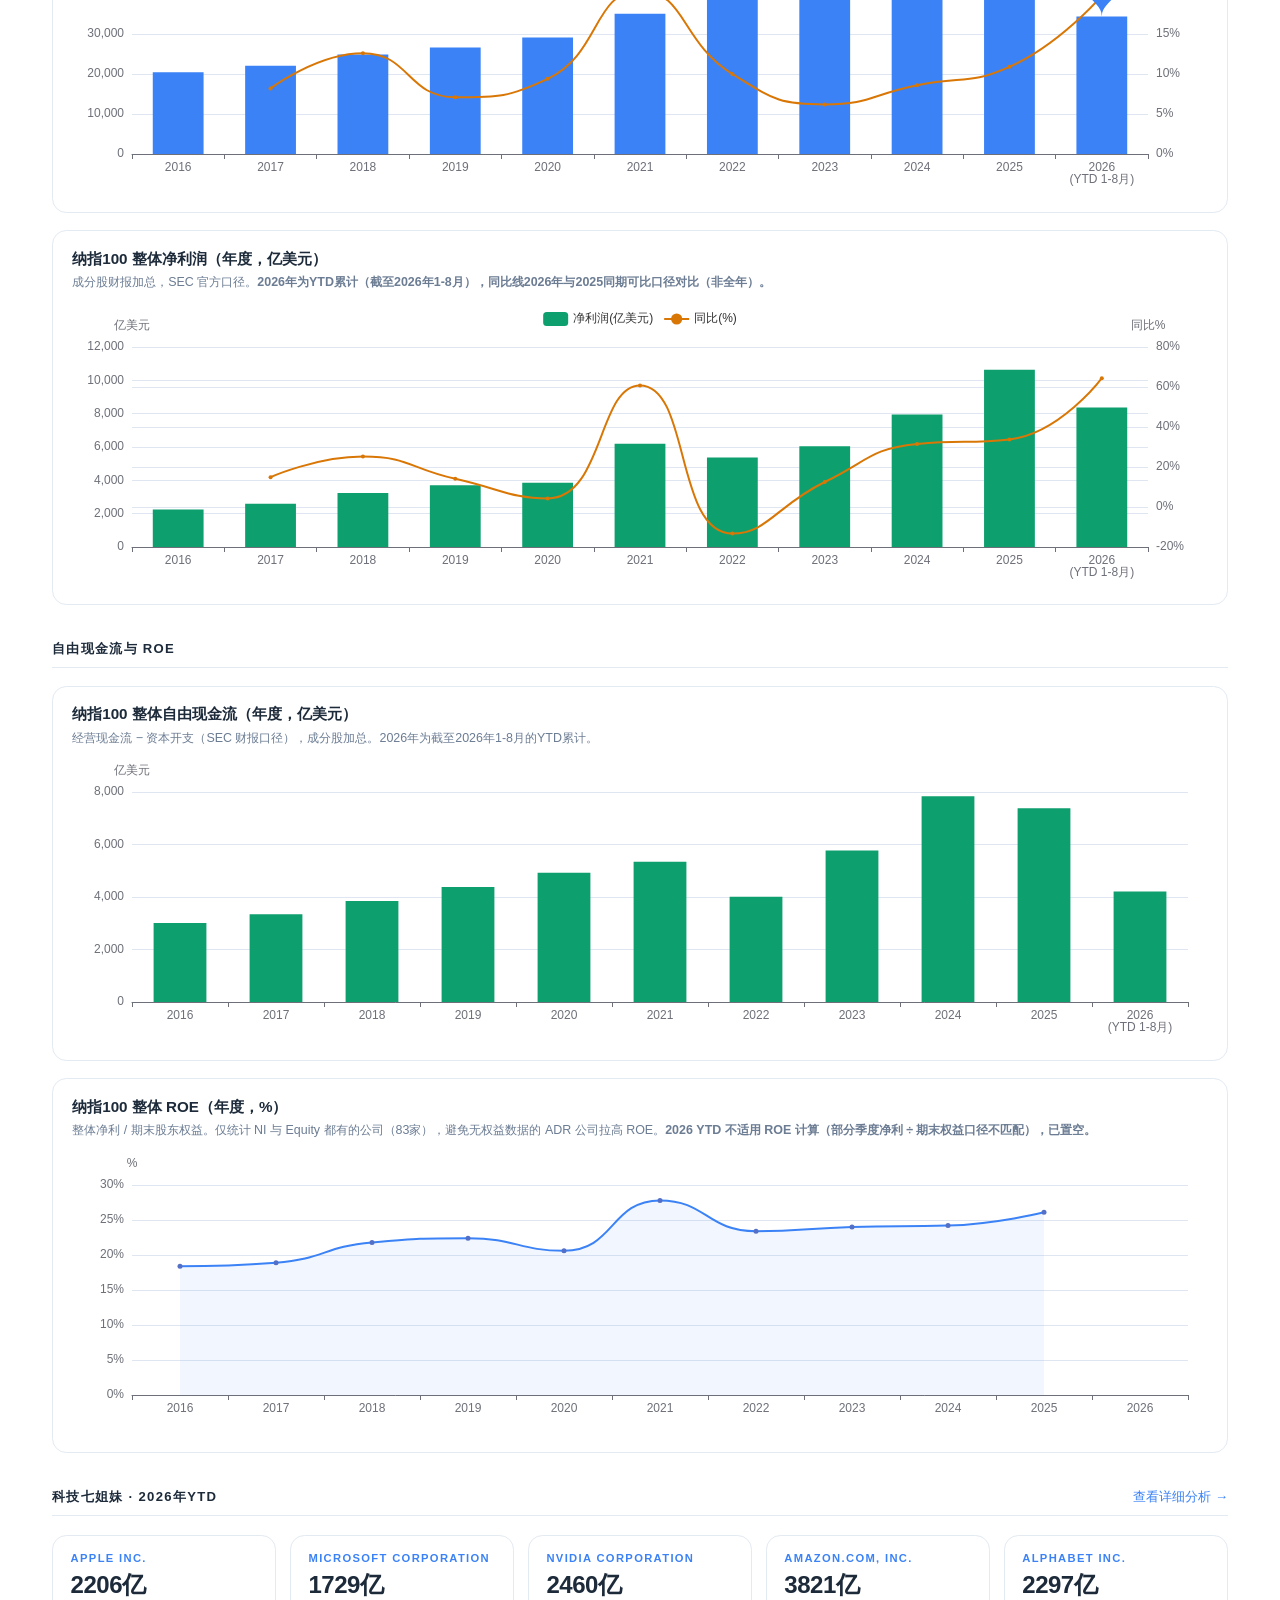
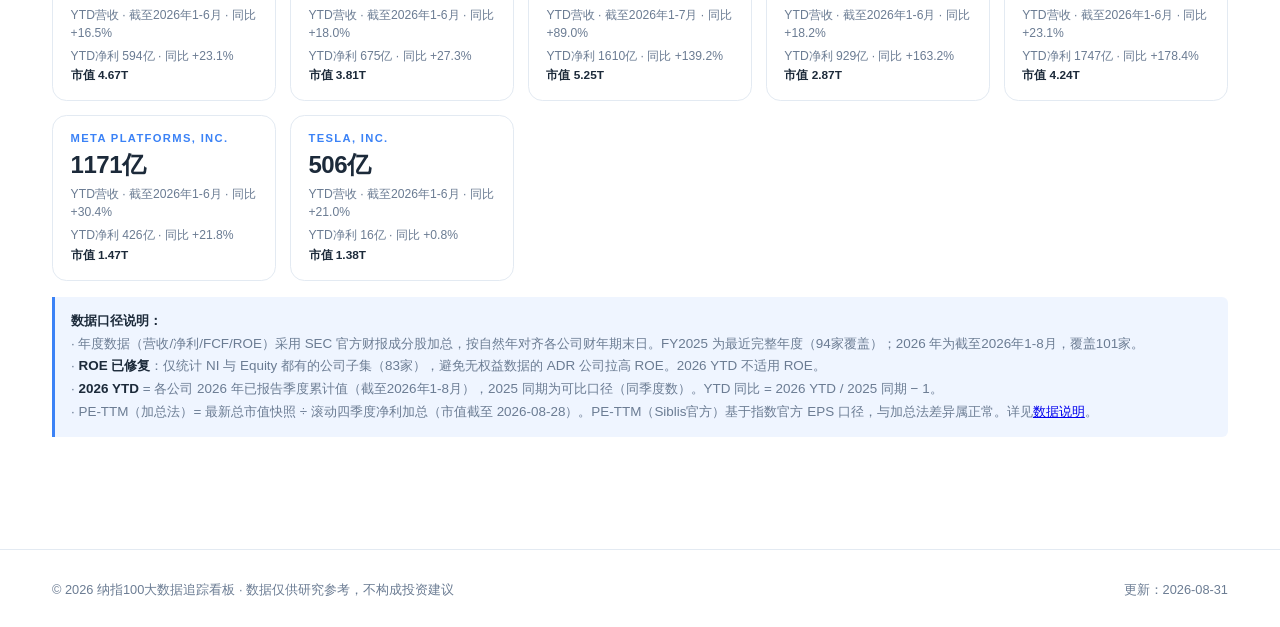
==== commit 56fe77ab: "首页介绍添加更新频率说明" ====
--- a/index.html
+++ b/index.html
@@ -17,7 +17,7 @@
     <section class="hero">
       <div class="breadcrumb">Nasdaq-100 · 大数据总览</div>
       <h1>纳指100大数据追踪看板</h1>
-      <p class="subtitle">以季度/年度为粒度，追踪纳指100指数整体的营收、净利润、自由现金流（FCF）、ROE、PE-TTM 真实状态，叠加指数走势，拆解科技七姐妹与行业板块。数据来自 SEC 官方财报与成分股加总。</p>
+      <p class="subtitle">以季度/年度为粒度，追踪纳指100指数整体的营收、净利润、自由现金流（FCF）、ROE、PE-TTM 真实状态，叠加指数走势，拆解科技七姐妹与行业板块。数据来自 SEC 官方财报与成分股加总。数据每月更新一次，部分数据季度更新。</p>
       <div class="hero-stats" id="heroStats"></div>
     </section>
 
--- a/css/style.css
+++ b/css/style.css
@@ -81,8 +81,8 @@
 }
 
 .logo-text { display: flex; flex-direction: column; line-height: 1.15; }
-.logo-line1 { font-size: 0.6rem; font-weight: 500; color: var(--muted); letter-spacing: 0.05em; }
-.logo-line2 { font-size: 0.95rem; font-weight: 800; letter-spacing: -0.01em; }
+.logo-line1 { font-size: 1.05rem; font-weight: 700; color: var(--text); letter-spacing: 0.01em; }
+.logo-line2 { font-size: 0.72rem; font-weight: 500; color: var(--muted); letter-spacing: 0.03em; }
 
 nav.desktop {
   display: flex;
@@ -192,6 +192,7 @@
 tbody td { padding: 0.62rem 0.9rem; border-bottom: 1px solid var(--border); font-variant-numeric: tabular-nums; }
 tbody tr:hover td { background: var(--hover-bg); }
 tbody tr:last-child td { border-bottom: none; }
+th.num { text-align: right; white-space: nowrap; }
 td.num { text-align: right; font-variant-numeric: tabular-nums; }
 
 .text-accent { color: var(--accent); font-weight: 600; }
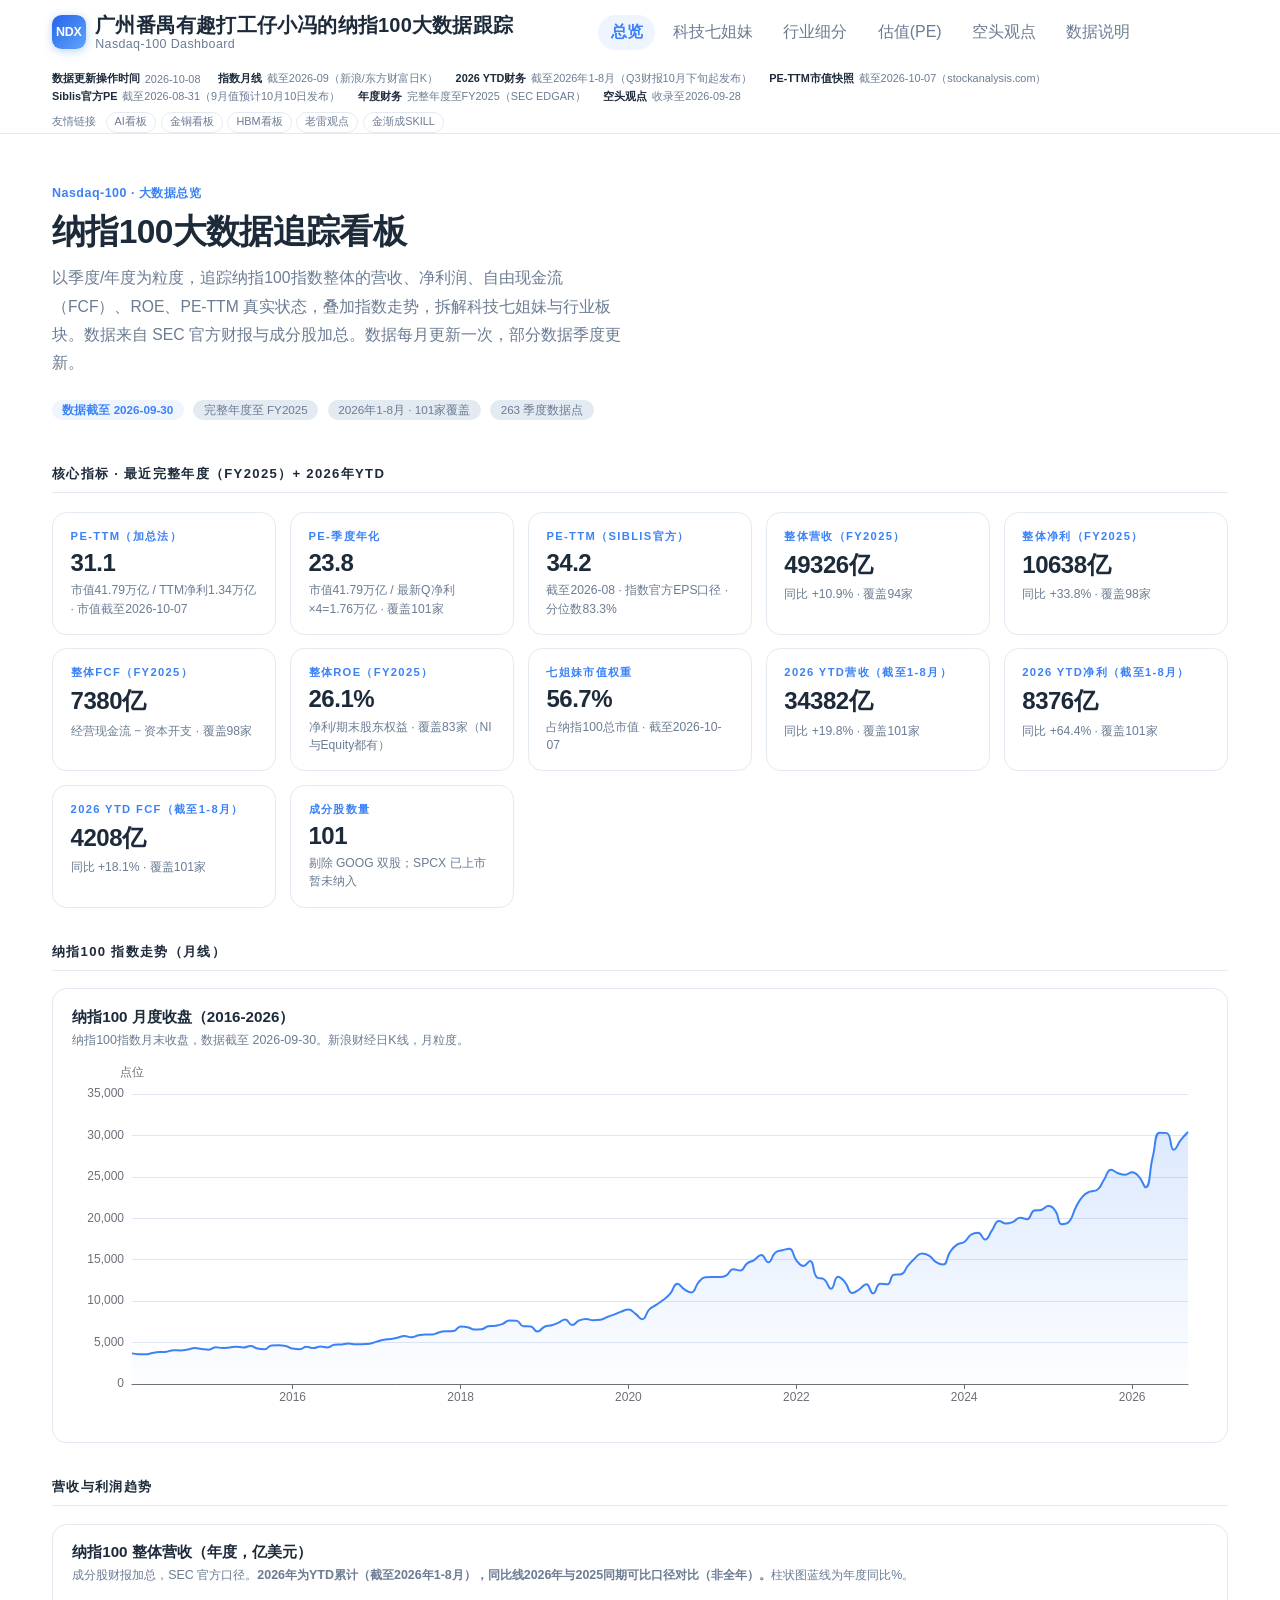
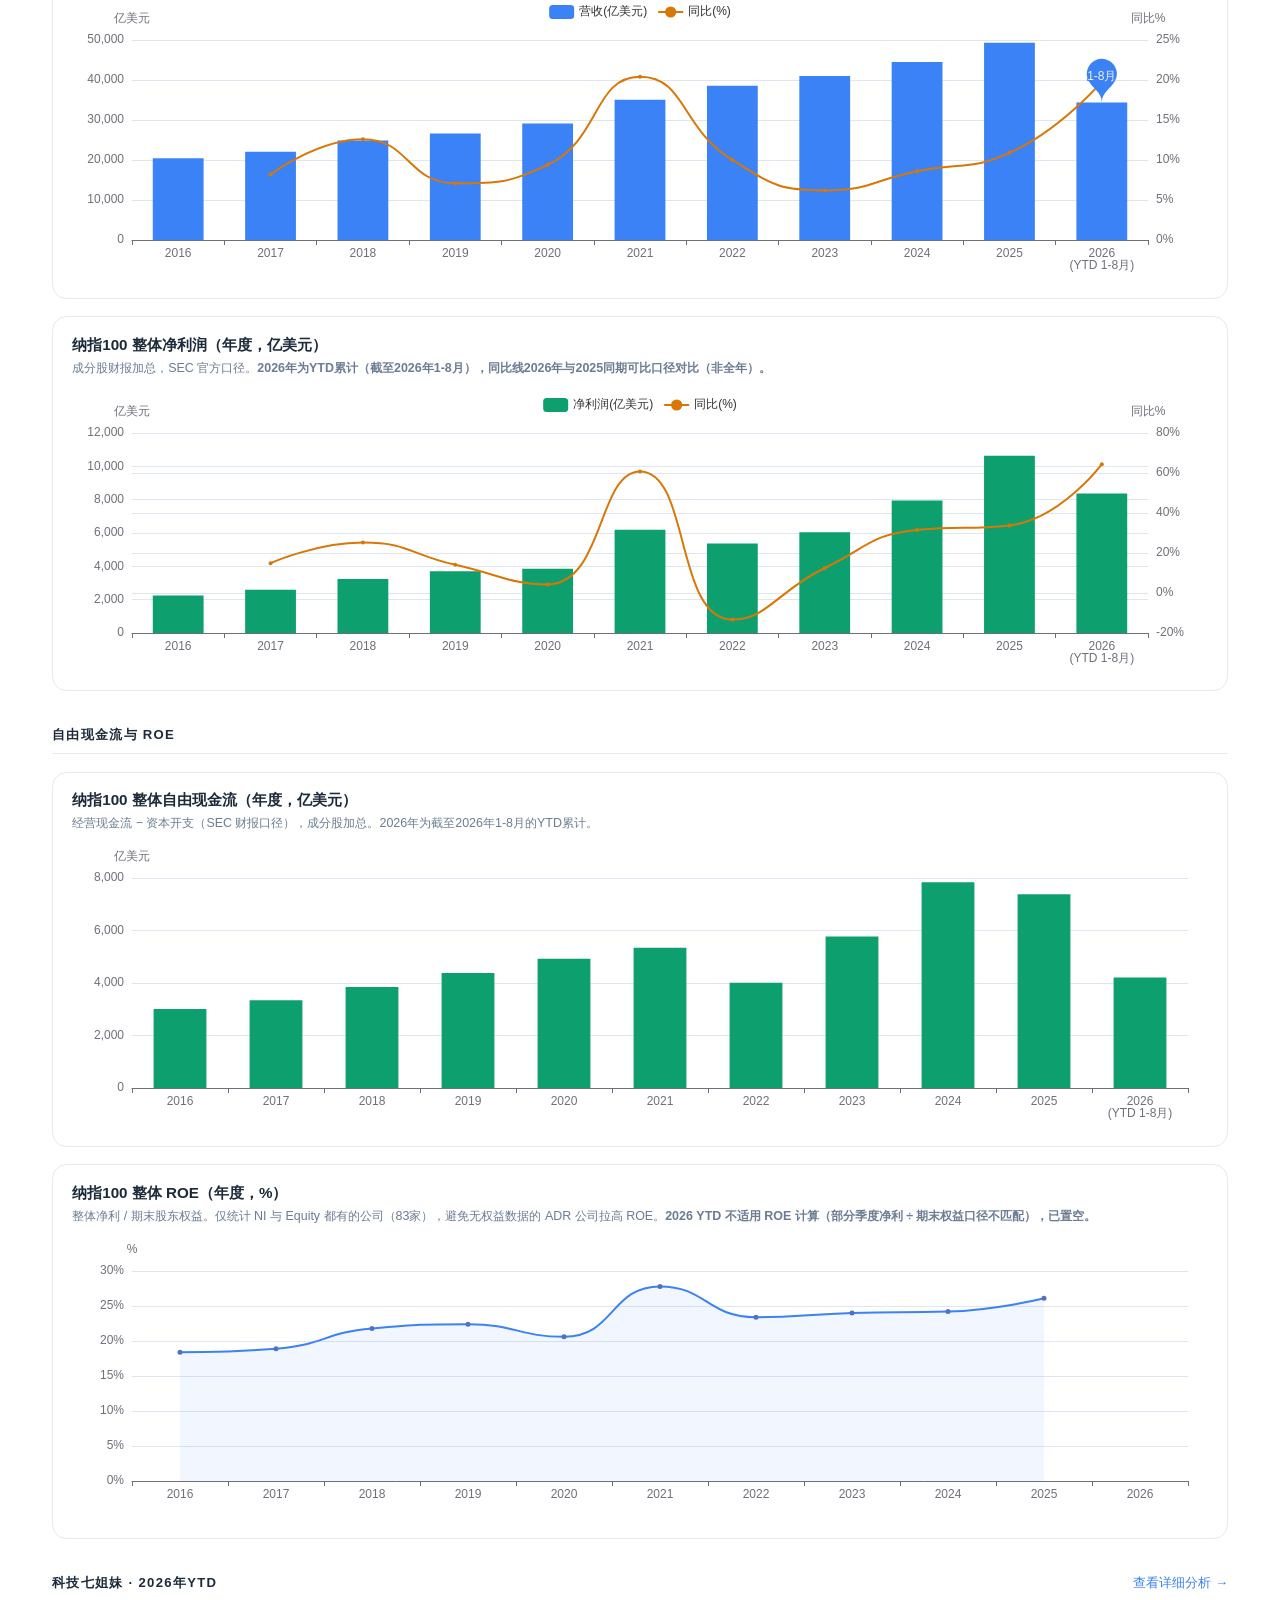
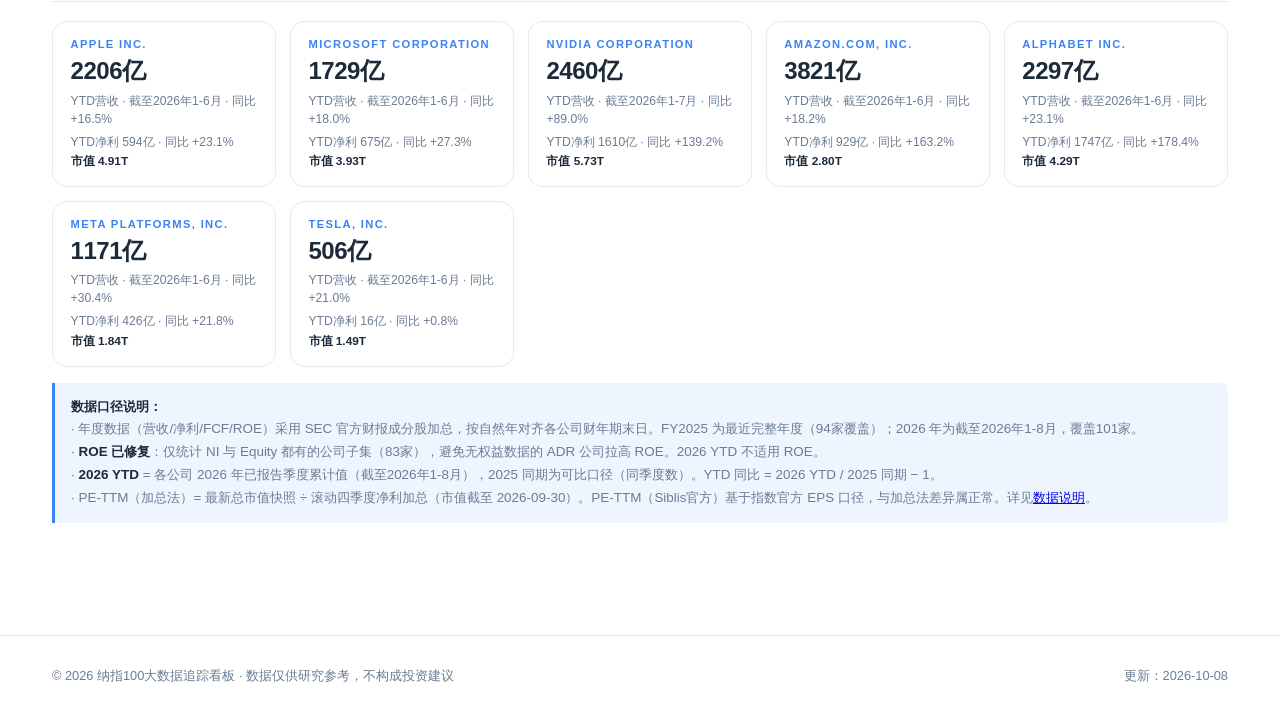
==== commit fba4453c: "v2.3.0: 数据更新至2026年9月底；SPCX上市口径调整；新增Burry 9月看空观点" ====
--- a/index.html
+++ b/index.html
@@ -136,7 +136,7 @@
       sub: '同比 ' + (ytd.niYoy != null ? Dash.fmtPct(ytd.niYoy) : '—') + ' · 覆盖' + ytd.count + '家' },
     { label: '2026 YTD FCF（截至' + ytd.labelShort + '）', value: (ytd.fcf / 1e8).toFixed(0) + '亿',
       sub: '同比 ' + (ytd.fcfYoy != null ? Dash.fmtPct(ytd.fcfYoy) : '—') + ' · 覆盖' + ytd.count + '家' },
-    { label: '成分股数量', value: '101', sub: '剔除 SPCX(私有) 与 GOOG 双股' }
+    { label: '成分股数量', value: '101', sub: '剔除 GOOG 双股；SPCX 已上市暂未纳入' }
   ];
   document.getElementById('metricCards').innerHTML = metricCards.map(function (c) {
     return '<div class="card card-hover">' +
--- a/css/style.css
+++ b/css/style.css
@@ -60,7 +60,7 @@
   text-decoration: none;
   color: var(--foreground);
   font-weight: 700;
-  font-size: 1.02rem;
+  font-size: 1.25rem;
   letter-spacing: -0.01em;
   white-space: nowrap;
 }
@@ -81,8 +81,8 @@
 }
 
 .logo-text { display: flex; flex-direction: column; line-height: 1.15; }
-.logo-line1 { font-size: 1.05rem; font-weight: 700; color: var(--text); letter-spacing: 0.01em; }
-.logo-line2 { font-size: 0.72rem; font-weight: 500; color: var(--muted); letter-spacing: 0.03em; }
+.logo-line1 { font-size: 1.25rem; font-weight: 700; color: var(--foreground); letter-spacing: 0.01em; }
+.logo-line2 { font-size: 0.78rem; font-weight: 500; color: var(--muted); letter-spacing: 0.03em; }
 
 nav.desktop {
   display: flex;
@@ -96,9 +96,9 @@
 .nav-link {
   color: var(--muted);
   text-decoration: none;
-  font-size: 0.88rem;
+  font-size: 1rem;
   font-weight: 500;
-  padding: 0.42rem 0.72rem;
+  padding: 0.45rem 0.8rem;
   border-radius: 9999px;
   transition: color 0.2s ease, background 0.2s ease;
   white-space: nowrap;
@@ -107,6 +107,40 @@
 .nav-link.active { color: var(--accent); background: var(--accent-bg); font-weight: 600; }
 
 .nav-actions { display: flex; align-items: center; gap: 0.4rem; flex-shrink: 0; }
+
+/* 数据标注栏（数据更新操作时间 + 主要数据截至日期） */
+.data-stamp-bar {
+  max-width: 76rem;
+  margin: 0 auto;
+  padding: 0.45rem 1.25rem 0;
+  display: flex;
+  align-items: center;
+  gap: 0.25rem 1.1rem;
+  flex-wrap: wrap;
+}
+.data-stamp-bar .ds-item { display: inline-flex; align-items: center; gap: 0.3rem; white-space: nowrap; }
+.data-stamp-bar .ds-label { font-size: 0.68rem; font-weight: 600; color: var(--text-sub); }
+.data-stamp-bar .ds-value { font-size: 0.68rem; color: var(--muted); }
+
+/* 跨站链接（导航栏下方独立一行） */
+.cross-bar {
+  max-width: 76rem;
+  margin: 0 auto;
+  padding: 0.5rem 1.25rem 0;
+  display: flex;
+  align-items: center;
+  gap: 0.3rem;
+  flex-wrap: wrap;
+}
+.cross-links-label { font-size: 0.68rem; color: var(--muted); white-space: nowrap; margin-right: 0.3rem; }
+.cross-link {
+  color: var(--muted); text-decoration: none; font-size: 0.68rem; font-weight: 500;
+  padding: 0.15rem 0.5rem; border-radius: 9999px; border: 1px solid var(--border);
+  transition: color 0.2s, background 0.2s, border-color 0.2s; white-space: nowrap;
+}
+.cross-link:hover { color: var(--accent); background: var(--accent-bg); border-color: var(--accent-soft); }
+.cross-links-mobile { display: none; padding-top: 0.5rem; margin-top: 0.3rem; border-top: 1px solid var(--border); flex-wrap: wrap; gap: 0.3rem; }
+.cross-links-mobile .cross-link { font-size: 0.85rem; }
 
 .mobile-menu-btn {
   display: none;
@@ -227,6 +261,86 @@
 /* ===== 数据源 ===== */
 .source-note { font-size: 0.74rem; color: var(--muted); margin-top: 0.9rem; line-height: 1.6; border-top: 1px dashed var(--border); padding-top: 0.75rem; }
 
+/* ===== 空头观点追踪 ===== */
+.filter-bar { display: flex; flex-wrap: wrap; gap: 0.55rem; margin-bottom: 1.1rem; }
+.filter-btn {
+  border: 1px solid var(--border);
+  background: var(--card-bg);
+  border-radius: 0.7rem;
+  padding: 0.5rem 0.85rem;
+  cursor: pointer;
+  text-align: left;
+  transition: all 0.2s ease;
+  display: flex;
+  flex-direction: column;
+  gap: 0.12rem;
+}
+.filter-btn:hover { border-color: var(--accent-soft); background: var(--hover-bg); }
+.filter-btn.active { border-color: var(--accent); background: var(--accent-bg); }
+.filter-name { font-size: 0.8rem; font-weight: 600; color: var(--foreground); white-space: nowrap; }
+.filter-desc { font-size: 0.68rem; color: var(--muted); }
+.filter-btn.active .filter-name { color: var(--accent); }
+
+.quote-card {
+  background: var(--card-bg);
+  border: 1px solid var(--border);
+  border-radius: 0.9rem;
+  padding: 1rem 1.15rem;
+  transition: all 0.2s ease;
+  margin-bottom: 0.85rem;
+}
+.quote-card:hover { box-shadow: var(--shadow-lg); border-color: var(--accent-soft); transform: translateY(-2px); }
+.quote-head { display: flex; justify-content: space-between; align-items: baseline; gap: 0.75rem; flex-wrap: wrap; }
+.quote-person { font-size: 0.92rem; font-weight: 700; color: var(--foreground); }
+.quote-role { font-size: 0.76rem; font-weight: 500; color: var(--muted); }
+.quote-date { font-size: 0.76rem; color: var(--muted); white-space: nowrap; font-variant-numeric: tabular-nums; }
+.quote-body { margin-top: 0.5rem; font-size: 0.88rem; line-height: 1.75; color: var(--foreground); }
+.quote-meta { margin-top: 0.6rem; display: flex; align-items: center; gap: 0.45rem; flex-wrap: wrap; }
+.cat-badges { display: inline-flex; gap: 0.35rem; flex-wrap: wrap; }
+.cat-badge {
+  font-size: 0.7rem;
+  font-weight: 600;
+  padding: 0.14rem 0.5rem;
+  border-radius: 9999px;
+  background: var(--accent-bg);
+  color: var(--accent);
+  white-space: nowrap;
+}
+.quote-note { margin-top: 0.55rem; font-size: 0.78rem; color: var(--muted); line-height: 1.65; display: flex; flex-direction: column; gap: 0.15rem; }
+.quote-note strong { color: var(--foreground); }
+.quote-source { margin-top: 0.5rem; font-size: 0.72rem; color: var(--muted); border-top: 1px dashed var(--border); padding-top: 0.5rem; }
+
+.timeline { display: flex; flex-direction: column; gap: 1.4rem; }
+.timeline-era-title { font-size: 0.9rem; font-weight: 700; color: var(--accent); margin-bottom: 0.8rem; letter-spacing: 0.02em; }
+.timeline-item { position: relative; padding-left: 1.4rem; margin-bottom: 0.85rem; }
+.timeline-item::before {
+  content: '';
+  position: absolute;
+  left: 0.28rem;
+  top: 0.4rem;
+  bottom: -0.85rem;
+  width: 2px;
+  background: var(--border);
+}
+.timeline-item:last-child::before { display: none; }
+.timeline-dot {
+  position: absolute;
+  left: 0;
+  top: 0.45rem;
+  width: 0.6rem;
+  height: 0.6rem;
+  border-radius: 9999px;
+  z-index: 1;
+}
+.timeline-content {
+  background: var(--card-bg);
+  border: 1px solid var(--border);
+  border-radius: 0.9rem;
+  padding: 0.95rem 1.1rem;
+  transition: all 0.2s ease;
+}
+.timeline-content:hover { box-shadow: var(--shadow-lg); border-color: var(--accent-soft); }
+
 /* ===== 响应式 ===== */
 @media (max-width: 768px) {
   nav.desktop { display: none; }
